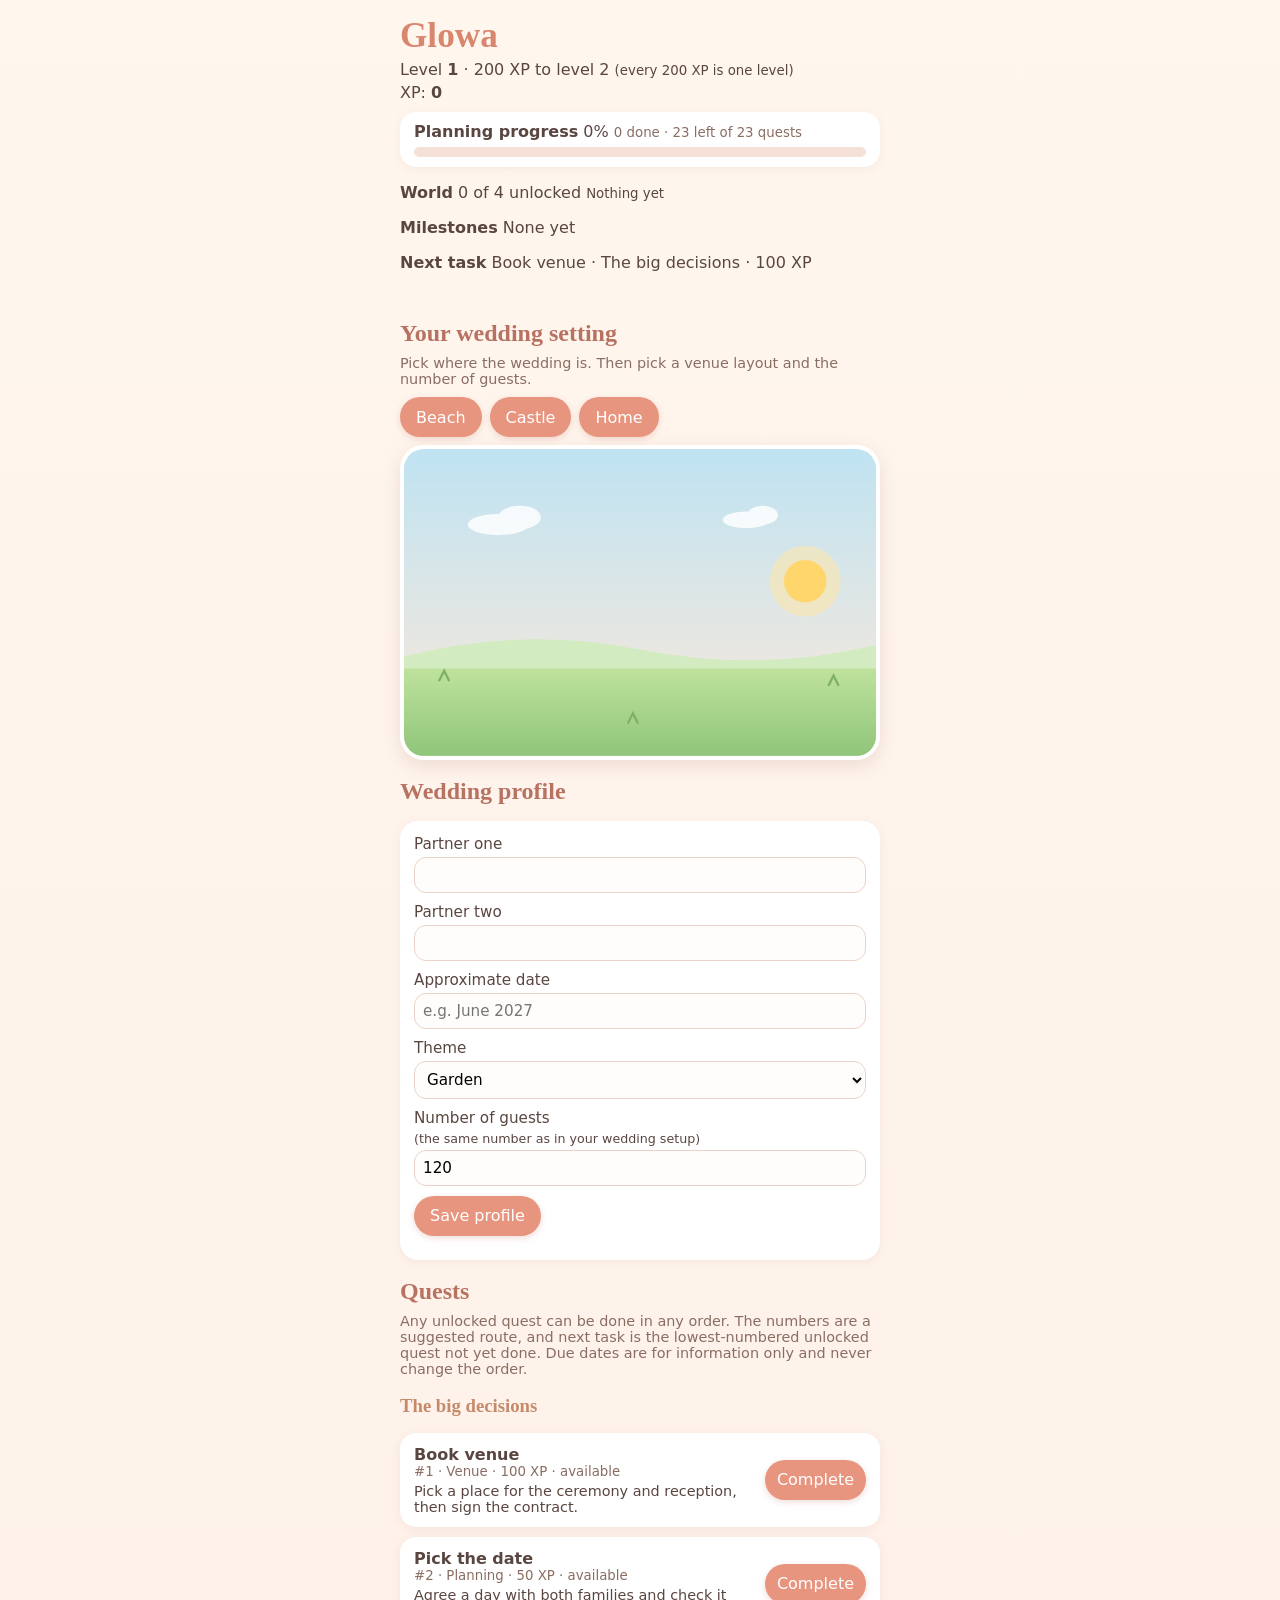
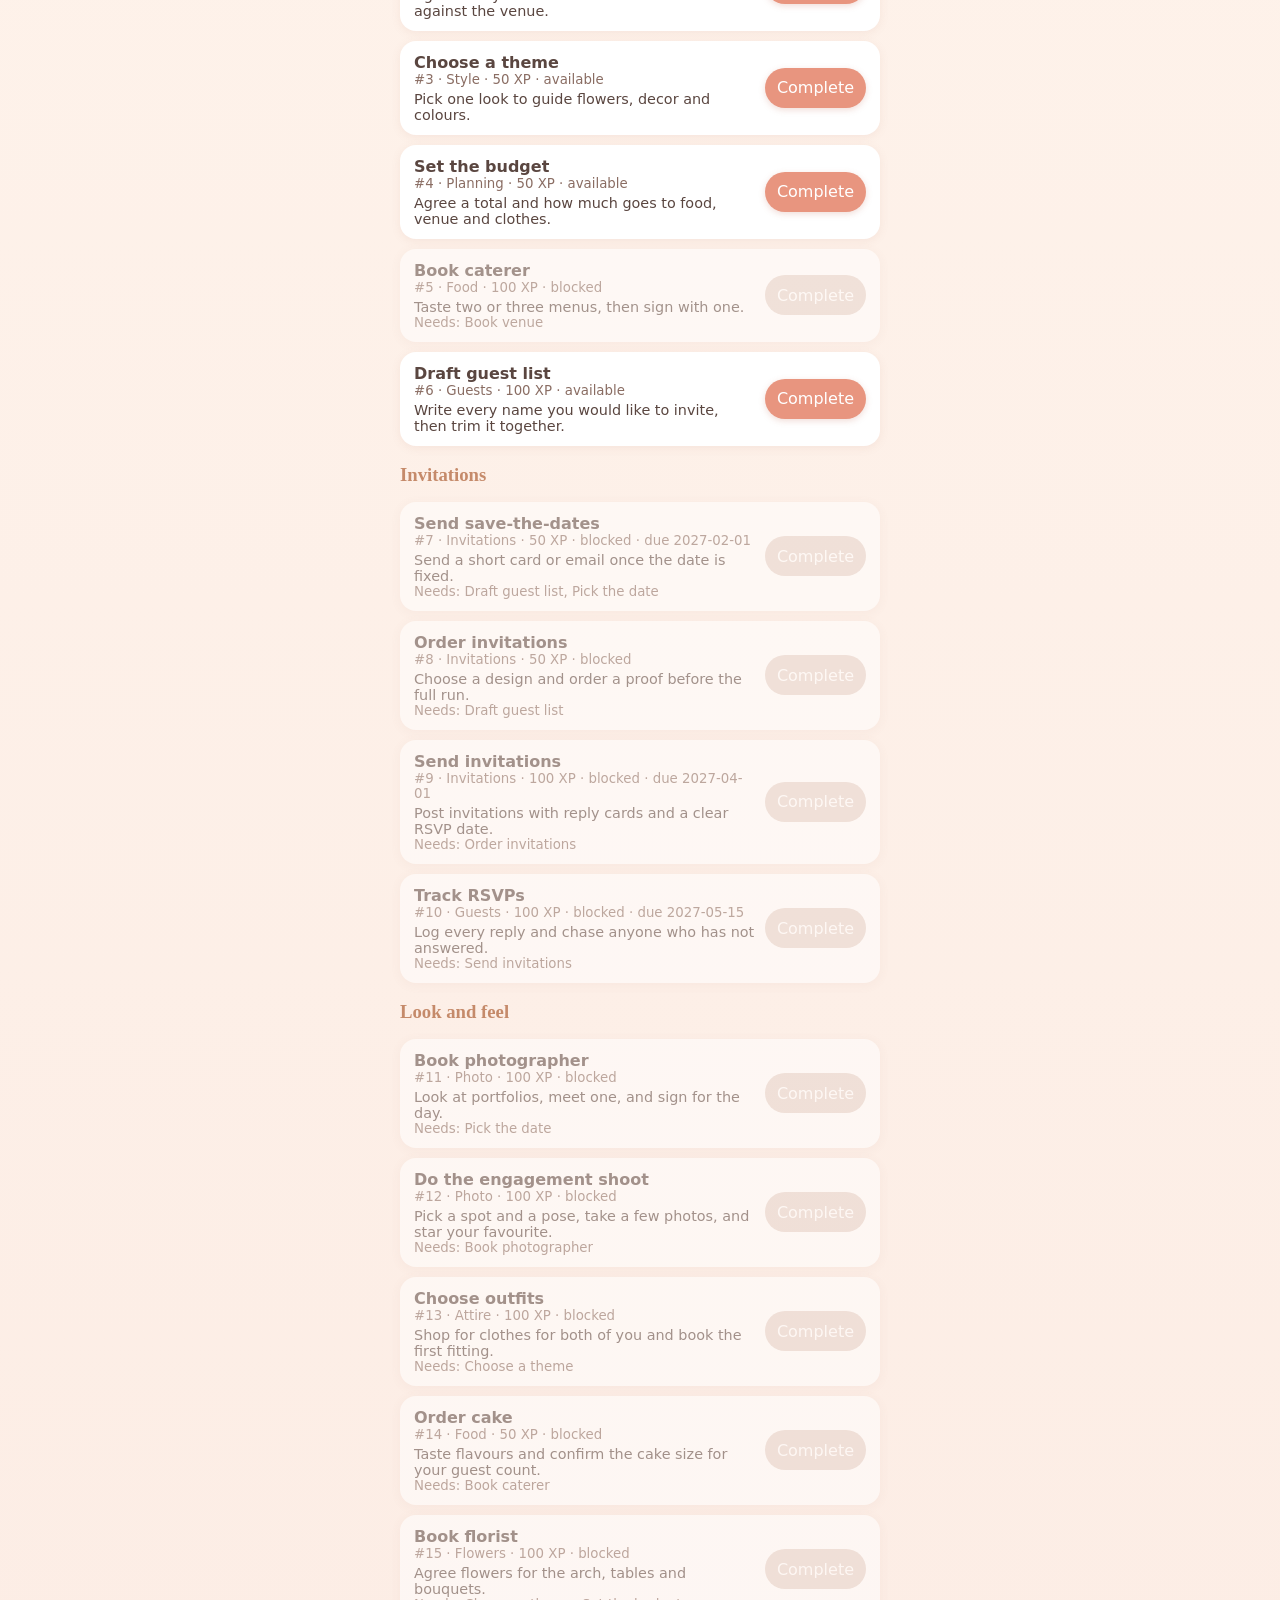
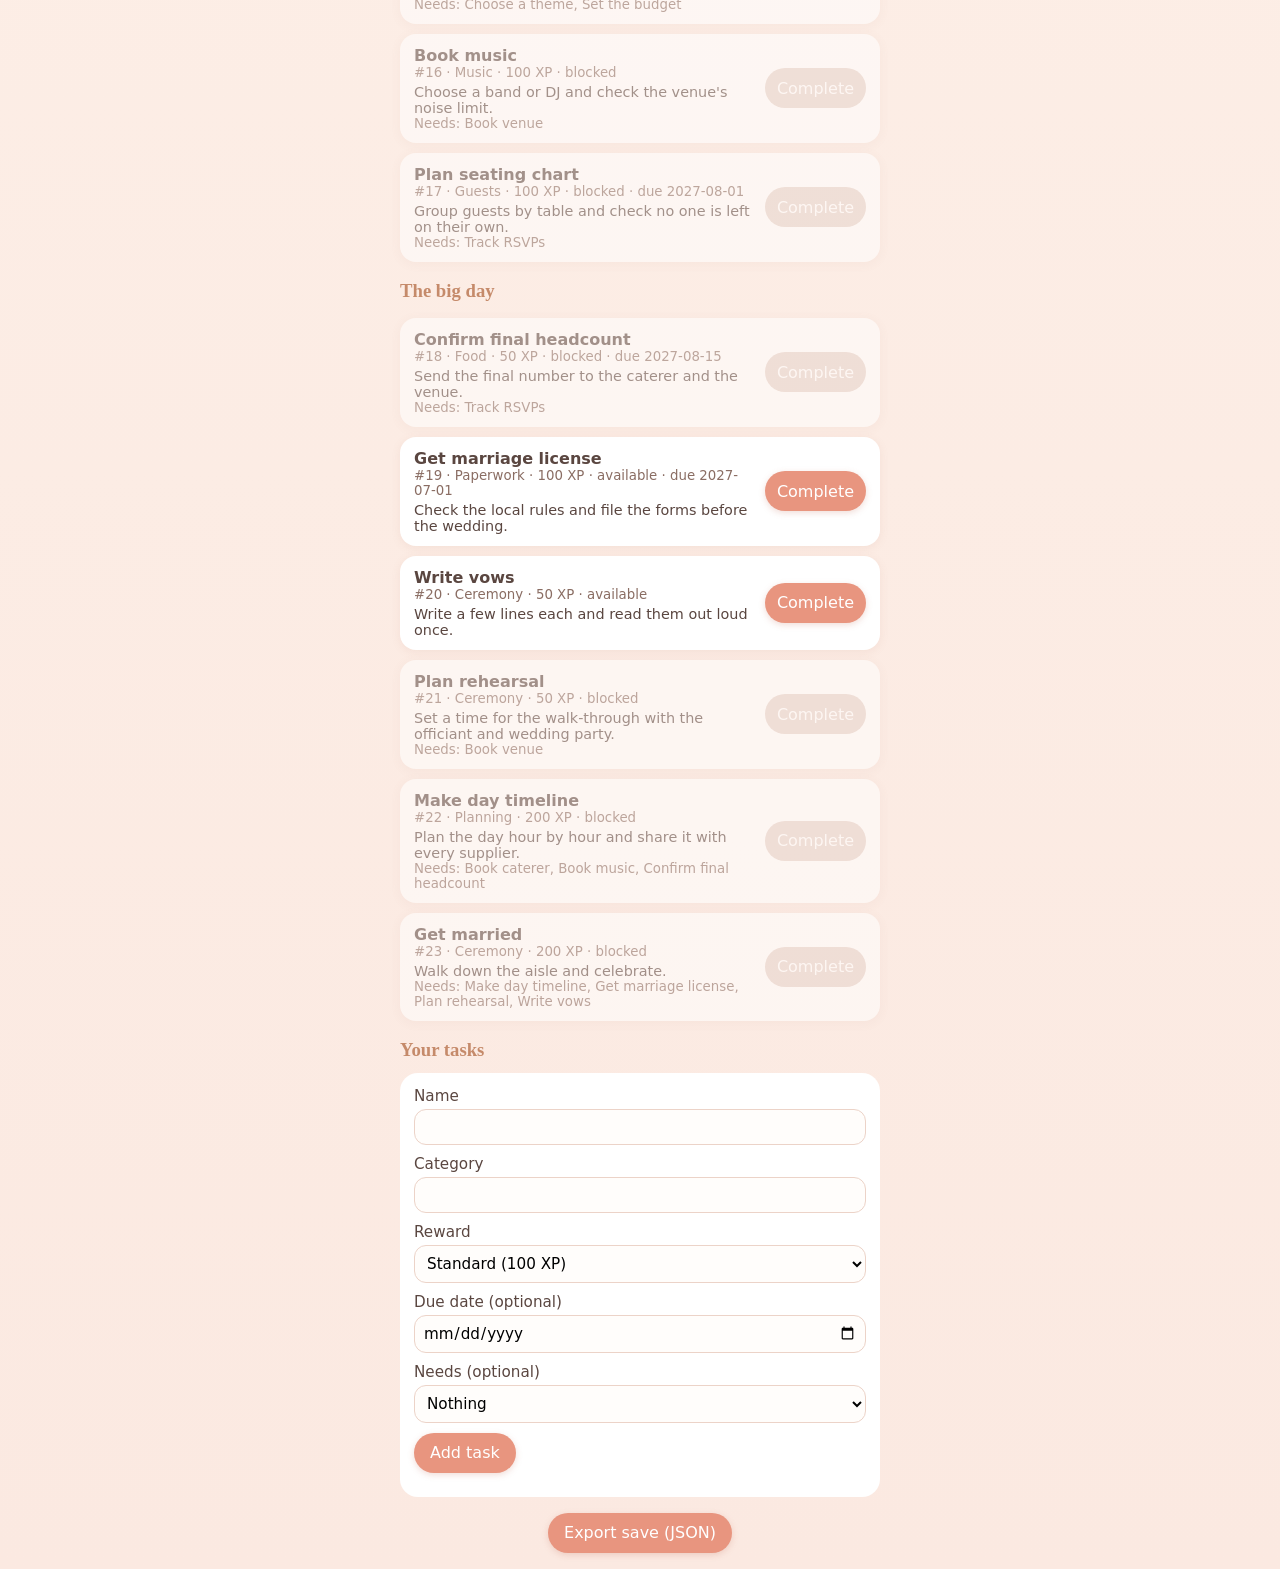
==== index.html @ 57498357 "First five minutes: guests appear after the count is confirmed, one guest count in setup and profile" ====
<!doctype html>
<html lang="en">
<head>
  <meta charset="utf-8">
  <meta name="viewport" content="width=device-width, initial-scale=1">
  <title>Glowa – Wedding setup</title>
  <link rel="stylesheet" href="style.css">
</head>
<body>
  <header>
    <h1>Glowa</h1>
    <section class="progress-screen" aria-label="Progress">
      <p class="stats">Level <strong id="level">1</strong> · <span id="next-level"></span> <small>(every 200 XP is one level)</small></p>
      <p class="stats">XP: <strong id="xp">0</strong></p>
      <div class="progress" aria-label="Planning progress">
        <p><strong>Planning progress</strong> <span id="progress-text">0%</span> <small id="progress-count"></small></p>
        <div class="bar"><div id="progress-fill"></div></div>
      </div>
      <p><strong>World</strong> <span id="world-count"></span> <small id="world-list"></small></p>
      <p><strong>Milestones</strong> <span id="milestones"></span></p>
      <p><strong>Next task</strong> <span id="next-task"></span></p>
    </section>
  </header>

  <main>
    <section class="setup" aria-label="Wedding setup">
      <h2>Your wedding setting</h2>
      <p class="rule">Pick where the wedding is. Then pick a venue layout and the number of guests.</p>
      <div class="choices">
        <button type="button" data-setting="beach" aria-pressed="false">Beach</button>
        <button type="button" data-setting="castle" aria-pressed="false">Castle</button>
        <button type="button" data-setting="home" aria-pressed="false">Home</button>
      </div>
      <div id="venue-section" hidden>
        <label>Venue layout <select id="venue"></select></label>
      </div>
      <div id="guests-section" hidden>
        <label>Number of guests <input id="guest-count" type="number" min="1" max="300" step="1"></label>
        <button type="button" id="guest-confirm">Confirm guest count</button>
      </div>
      <p id="setup-status" aria-live="polite"></p>
    </section>

    <section class="plot-section" id="plot-section" aria-label="Wedding plot" hidden>
      <svg id="plot" viewBox="0 0 400 260" role="img" aria-label="Your wedding plot with a drawn avatar for each guest"></svg>
      <p class="rule" id="plot-hint"></p>
    </section>

    <section class="guest-panel" id="guest-panel" aria-label="Guest details" hidden>
      <h3 id="guest-title"></h3>
      <label>Name <input id="guest-name" maxlength="40"></label>
      <label>Hair colour <input id="guest-hair" type="color"></label>
      <label>Clothes colour <input id="guest-clothes" type="color"></label>
      <button type="button" id="guest-send" hidden>Send their save-the-date</button>
      <p id="guest-status" aria-live="polite"></p>
    </section>

    <section class="shoot" id="shoot-section" aria-label="Engagement shoot" hidden>
      <h2>Engagement shoot</h2>
      <p class="rule">Pick a spot and a pose, then take a photo. Star your favourite to finish the shoot. The album holds 6 photos.</p>
      <label>Spot <select id="shoot-spot"></select></label>
      <label>Pose <select id="shoot-pose"></select></label>
      <button type="button" id="shoot-take">Take photo</button>
      <p id="shoot-count"></p>
      <ul id="shoot-album" class="album"></ul>
      <p id="shoot-status" aria-live="polite"></p>
    </section>

    <section class="cards" id="card-section" aria-label="Save-the-dates" hidden>
      <h2>Save-the-dates</h2>
      <p class="rule">Design one card, then post it to your guests. Each guest who has one holds a little envelope on the plot. When every guest has a card, Send save-the-dates is done.</p>
      <div class="choices">
        <button type="button" data-card-style="classic" aria-pressed="false">Classic cream</button>
        <button type="button" data-card-style="floral" aria-pressed="false">Pressed flowers</button>
        <button type="button" data-card-style="tartan" aria-pressed="false">Highland tartan</button>
      </div>
      <label>Message <input id="card-message" maxlength="120"></label>
      <div id="card-preview" class="card-preview none" aria-label="Card preview">
        <p class="card-kicker">Save the date</p>
        <p id="card-names" class="card-names"></p>
        <p id="card-date" class="card-date"></p>
        <p id="card-text" class="card-text"></p>
      </div>
      <p id="card-count"></p>
      <button type="button" id="card-send-all">Post to every guest</button>
      <p id="card-status" aria-live="polite"></p>
    </section>

    <section class="scene" aria-label="Wedding scene">
      <svg viewBox="0 0 400 260" role="img" aria-label="A warm lawn with the wedding things you have unlocked">
        <defs>
          <linearGradient id="sky" x1="0" y1="0" x2="0" y2="1">
            <stop offset="0" stop-color="#bfe3f2"/>
            <stop offset="1" stop-color="#fde9d9"/>
          </linearGradient>
          <linearGradient id="grass" x1="0" y1="0" x2="0" y2="1">
            <stop offset="0" stop-color="#bfe29c"/>
            <stop offset="1" stop-color="#8fc57a"/>
          </linearGradient>
        </defs>
        <rect x="0" y="0" width="400" height="260" fill="url(#sky)"/>
        <circle cx="340" cy="112" r="30" fill="#ffe7a8" opacity=".55"/>
        <circle cx="340" cy="112" r="18" fill="#ffd66b"/>
        <g fill="#ffffff" opacity=".85">
          <ellipse cx="80" cy="64" rx="26" ry="9"/><ellipse cx="98" cy="58" rx="18" ry="10"/>
          <ellipse cx="290" cy="60" rx="20" ry="7"/><ellipse cx="304" cy="56" rx="13" ry="8"/>
        </g>
        <path d="M0 176 Q100 150 200 170 T400 166 V260 H0 Z" fill="#d3ebc0"/>
        <rect x="0" y="186" width="400" height="74" fill="url(#grass)"/>
        <path d="M30 196 l4 -8 l4 8 M360 200 l4 -8 l4 8 M190 232 l4 -8 l4 8" stroke="#7fb06a" stroke-width="2" fill="none" stroke-linecap="round"/>

        <g data-unlock="arch" class="hidden">
          <path d="M118 206 V112 Q200 26 282 112 V206" fill="none" stroke="#e7a992" stroke-width="10" stroke-linecap="round"/>
          <path d="M118 206 V112 Q200 26 282 112 V206" fill="none" stroke="#fbe3dc" stroke-width="3" stroke-dasharray="1 14" stroke-linecap="round"/>
          <path d="M132 104 Q200 48 268 104" fill="none" stroke="#7fb06a" stroke-width="5" stroke-linecap="round" opacity=".8"/>
          <g fill="#f3a6b8"><circle cx="146" cy="88" r="5"/><circle cx="170" cy="66" r="5"/><circle cx="200" cy="58" r="5"/><circle cx="230" cy="66" r="5"/><circle cx="254" cy="88" r="5"/></g>
          <g fill="#ffffff"><circle cx="158" cy="78" r="4"/><circle cx="186" cy="62" r="4"/><circle cx="214" cy="62" r="4"/><circle cx="242" cy="78" r="4"/></g>
        </g>

        <g data-unlock="lights" class="hidden">
          <path d="M10 22 Q200 50 390 22" fill="none" stroke="#8c6f63" stroke-width="1.5"/>
          <circle cx="48.0" cy="27.0" r="4.5" fill="#ffb3c1"/>
          <circle cx="86.0" cy="31.0" r="4.5" fill="#fff1b8"/>
          <circle cx="124.0" cy="33.8" r="4.5" fill="#ffd98a"/>
          <circle cx="162.0" cy="35.4" r="4.5" fill="#ffb3c1"/>
          <circle cx="200.0" cy="36.0" r="4.5" fill="#fff1b8"/>
          <circle cx="238.0" cy="35.4" r="4.5" fill="#ffd98a"/>
          <circle cx="276.0" cy="33.8" r="4.5" fill="#ffb3c1"/>
          <circle cx="314.0" cy="31.0" r="4.5" fill="#fff1b8"/>
          <circle cx="352.0" cy="27.0" r="4.5" fill="#ffd98a"/>
        </g>

        <g data-unlock="flowers" class="hidden">
          <g><line x1="40" y1="214" x2="40" y2="228" stroke="#7fb06a" stroke-width="2"/><circle cx="40" cy="212" r="6" fill="#f3a6b8"/><circle cx="40" cy="212" r="2" fill="#ffe9a8"/></g>
          <g><line x1="58" y1="220" x2="58" y2="234" stroke="#7fb06a" stroke-width="2"/><circle cx="58" cy="218" r="6" fill="#ffd98a"/><circle cx="58" cy="218" r="2" fill="#ffe9a8"/></g>
          <g><line x1="30" y1="224" x2="30" y2="238" stroke="#7fb06a" stroke-width="2"/><circle cx="30" cy="222" r="6" fill="#fff"/><circle cx="30" cy="222" r="2" fill="#ffe9a8"/></g>
          <g><line x1="344" y1="212" x2="344" y2="226" stroke="#7fb06a" stroke-width="2"/><circle cx="344" cy="210" r="6" fill="#f3a6b8"/><circle cx="344" cy="210" r="2" fill="#ffe9a8"/></g>
          <g><line x1="362" y1="222" x2="362" y2="236" stroke="#7fb06a" stroke-width="2"/><circle cx="362" cy="220" r="6" fill="#ffd98a"/><circle cx="362" cy="220" r="2" fill="#ffe9a8"/></g>
          <g><line x1="378" y1="214" x2="378" y2="228" stroke="#7fb06a" stroke-width="2"/><circle cx="378" cy="212" r="6" fill="#fff"/><circle cx="378" cy="212" r="2" fill="#ffe9a8"/></g>
          <g><line x1="90" y1="226" x2="90" y2="240" stroke="#7fb06a" stroke-width="2"/><circle cx="90" cy="224" r="6" fill="#f7c3cf"/><circle cx="90" cy="224" r="2" fill="#ffe9a8"/></g>
          <g><line x1="312" y1="226" x2="312" y2="240" stroke="#7fb06a" stroke-width="2"/><circle cx="312" cy="224" r="6" fill="#f7c3cf"/><circle cx="312" cy="224" r="2" fill="#ffe9a8"/></g>
        </g>

        <g data-unlock="tables" class="hidden">
          <ellipse cx="150" cy="222" rx="34" ry="8" fill="#f7efe6"/>
          <rect x="147" y="222" width="6" height="24" fill="#c9a089"/>
          <rect x="128" y="236" width="44" height="4" rx="2" fill="#c9a089"/>
          <rect x="102" y="210" width="12" height="16" rx="3" fill="#e0b79d"/>
          <rect x="190" y="210" width="12" height="16" rx="3" fill="#e0b79d"/>
          <ellipse cx="270" cy="222" rx="34" ry="8" fill="#f7efe6"/>
          <rect x="267" y="222" width="6" height="24" fill="#c9a089"/>
          <rect x="248" y="236" width="44" height="4" rx="2" fill="#c9a089"/>
          <rect x="222" y="210" width="12" height="16" rx="3" fill="#e0b79d"/>
          <rect x="310" y="210" width="12" height="16" rx="3" fill="#e0b79d"/>
        </g>
      </svg>
    </section>

    <section class="profile" aria-label="Wedding profile">
      <h2>Wedding profile</h2>
      <form id="profile-form">
        <label>Partner one <input id="partner-a" required></label>
        <label>Partner two <input id="partner-b" required></label>
        <label>Approximate date <input id="date" placeholder="e.g. June 2027" required></label>
        <label>Theme <select id="theme"></select></label>
        <label>Number of guests <small>(the same number as in your wedding setup)</small> <input id="guests" type="number" min="1" max="300" step="1" required></label>
        <button type="submit">Save profile</button>
        <p id="profile-status" aria-live="polite"></p>
      </form>
    </section>

    <section class="tasks" aria-label="Quests">
      <h2>Quests</h2>
      <p class="rule">Any unlocked quest can be done in any order. The numbers are a suggested route, and next task is the lowest-numbered unlocked quest not yet done. Due dates are for information only and never change the order.</p>
      <div id="chapters"></div>
      <section class="custom" aria-label="Your tasks">
        <h3>Your tasks</h3>
        <form id="custom-form">
          <label>Name <input id="custom-name" required></label>
          <label>Category <input id="custom-category" required></label>
          <label>Reward
            <select id="custom-xp">
              <option value="50">Quick (50 XP)</option>
              <option value="100" selected>Standard (100 XP)</option>
              <option value="200">Major (200 XP)</option>
            </select>
          </label>
          <label>Due date (optional) <input id="custom-due" type="date"></label>
          <label>Needs (optional) <select id="custom-prereq"></select></label>
          <div class="form-buttons">
            <button type="submit" id="custom-submit">Add task</button>
            <button type="button" id="custom-cancel" hidden>Cancel</button>
          </div>
          <p id="custom-status" aria-live="polite"></p>
        </form>
        <ul id="custom-list" class="quests"></ul>
      </section>
      <p id="celebration" class="celebration" hidden></p>
    </section>

    <section class="tools">
      <button id="export" type="button">Export save (JSON)</button>
    </section>
  </main>

  <script src="game.js"></script>
</body>
</html>
---- style.css ----
[hidden] { display: none !important; }
.setup { margin-top: 12px; }
.setup .choices { display: flex; gap: 8px; flex-wrap: wrap; margin-bottom: 8px; }
.setup .choices button[aria-pressed="true"] { background: #b87262; }
.setup label, .guest-panel label { display: grid; gap: 4px; margin: 8px 0; font-size: .95em; }
.setup select, .setup input, .guest-panel input { font: inherit; padding: 8px; border: 1px solid #ecd3c8; border-radius: 12px; background: #fffdfb; }
.guest-panel input[type="color"] { height: 40px; padding: 2px; }
#setup-status, #guest-status { margin: 0; font-size: .9em; color: #8a6d63; }
.plot-section { margin-top: 14px; }
.plot-section svg { display: block; width: 100%; height: auto; border-radius: 24px; border: 4px solid #fff; box-shadow: 0 6px 18px rgba(160,110,90,.18); }
.plot-section .rule { margin-top: 6px; }
.guest { cursor: pointer; }
.guest:focus { outline: 2px solid #b87262; outline-offset: 2px; }
.guest-panel { background: #fff; border-radius: 18px; padding: 14px; margin-top: 12px; box-shadow: 0 2px 10px rgba(180,120,100,.1); }
.guest-panel h3 { margin: 0 0 4px; font-family: Georgia, serif; color: #c58a6a; }

body {
  margin: 0;
  font-family: "Avenir Next", "Trebuchet MS", system-ui, sans-serif;
  background: linear-gradient(#fff6ee, #fbe9e1);
  color: #5a4640;
  min-height: 100vh;
}
header, main { max-width: 480px; margin: 0 auto; padding: 16px; }
header { padding-bottom: 4px; }
h1 { margin: 0; font-family: Georgia, serif; font-size: 2.2em; color: #d9866f; }
h2 { font-family: Georgia, serif; color: #b87262; margin: 0 0 8px; }
.stats { margin: 4px 0; }
.progress { background: #fff; border-radius: 16px; padding: 10px 14px; margin-top: 10px; box-shadow: 0 2px 10px rgba(180,120,100,.12); }
.progress p { margin: 0 0 6px; }
.progress small { color: #8a6d63; }
.bar { height: 10px; background: #f6e1d8; border-radius: 999px; overflow: hidden; }
#progress-fill { height: 100%; width: 0; background: linear-gradient(90deg, #f3a6b8, #ffb38a); border-radius: 999px; transition: width .4s ease; }
.scene { border-radius: 24px; overflow: hidden; box-shadow: 0 6px 18px rgba(160,110,90,.18); border: 4px solid #fff; }
.scene svg { display: block; width: 100%; height: auto; }
.hidden { display: none; }
.rule { font-size: .9em; color: #8a6d63; margin: 0 0 10px; }
.profile { margin-top: 18px; }
.profile form, .progress, .tasks li { box-shadow: 0 2px 10px rgba(180,120,100,.1); }
.profile form { display: grid; gap: 10px; background: #fff; padding: 14px; border-radius: 18px; margin-top: 16px; }
.profile label { display: grid; gap: 4px; font-size: .95em; }
.profile input, .profile select { font: inherit; padding: 8px; border: 1px solid #ecd3c8; border-radius: 12px; background: #fffdfb; }
.profile button { justify-self: start; }
#profile-status { margin: 0; font-size: .9em; color: #8a6d63; }
.tasks { margin-top: 18px; }
.tasks ul { list-style: none; padding: 0; }
.tasks li {
  display: flex; justify-content: space-between; align-items: center; gap: 10px;
  background: #fff; border-radius: 16px; padding: 12px 14px; margin-bottom: 10px;
}
.tasks h3 { margin: 18px 0 6px; font-family: Georgia, serif; color: #c58a6a; }
.tasks li p { margin: 4px 0 0; font-size: .9em; }
.tasks li small { display: block; color: #8a6d63; }
.custom form { display: grid; gap: 10px; background: #fff; padding: 14px; border-radius: 18px; margin: 12px 0; }
.custom label { display: grid; gap: 4px; font-size: .95em; }
.custom input, .custom select { font: inherit; padding: 8px; border: 1px solid #ecd3c8; border-radius: 12px; background: #fffdfb; }
.custom .form-buttons { display: flex; gap: 8px; }
.custom form p { margin: 0; font-size: .9em; color: #8a6d63; }
.tasks li .actions { display: flex; flex-direction: column; gap: 6px; }
.tasks li .actions button { padding: 6px 12px; }
.tasks li.completed strong { text-decoration: line-through; opacity: .6; }
.tasks li.blocked { opacity: .55; }
.tasks li.upcoming small { color: #a8783a; }
button {
  font: inherit; padding: 9px 16px; border: 0; border-radius: 999px;
  background: #e8957f; color: #fff; cursor: pointer; box-shadow: 0 2px 6px rgba(200,120,100,.25);
  min-height: 40px;
}
button:disabled { background: #e6d4cc; box-shadow: none; cursor: default; }
.tools { margin-top: 14px; text-align: center; }
.celebration {
  font-size: 1em; font-weight: bold; color: #a04f3a; background: #fff3d6; border: 2px solid #f0c05a; border-radius: 12px;
  padding: 8px 12px; margin: 8px 0 0; animation: pop .45s ease-out;
}
@keyframes pop {
  0% { opacity: 0; transform: scale(.85); }
  60% { opacity: 1; transform: scale(1.04); }
  100% { opacity: 1; transform: scale(1); }
}
@media (prefers-reduced-motion: reduce) { .celebration { animation: none; } }


.cards { margin-top: 14px; background: #fff; border-radius: 18px; padding: 14px; box-shadow: 0 2px 10px rgba(180,120,100,.1); }
.cards .choices { display: flex; gap: 8px; flex-wrap: wrap; margin-bottom: 8px; }
.cards .choices button[aria-pressed="true"] { background: #b87262; }
.cards label { display: grid; gap: 4px; margin: 8px 0; font-size: .95em; }
.cards input { font: inherit; padding: 8px; border: 1px solid #ecd3c8; border-radius: 12px; background: #fffdfb; }
#card-status, #card-count { margin: 6px 0; font-size: .9em; color: #8a6d63; }
.card-preview { text-align: center; padding: 18px 14px; margin: 10px 0; border-radius: 6px; border: 1px solid #ecd3c8; background: #fffaf1; }
.card-preview p { margin: 4px 0; }
.card-kicker { font-size: .8em; letter-spacing: .12em; text-transform: uppercase; color: #8a6d63; }
.card-names { font-family: Georgia, serif; font-size: 1.4em; color: #b87262; }
.card-date { font-weight: bold; }
.card-text { font-size: .95em; }
.card-preview.floral { background: #fff6f8; border: 6px double #f3a6b8; }
.card-preview.tartan { background: #fbf8f2; border: 8px solid transparent;
  border-image: repeating-linear-gradient(45deg, #3f5a46 0 6px, #8c2f39 6px 12px, #e6d3a3 12px 14px) 8; }
.guest-panel #guest-send { margin-top: 6px; }

.shoot { margin-top: 14px; background: #fff; border-radius: 18px; padding: 14px; box-shadow: 0 2px 10px rgba(180,120,100,.1); }
.shoot label { display: grid; gap: 4px; margin: 8px 0; font-size: .95em; }
.shoot select { font: inherit; padding: 8px; border: 1px solid #ecd3c8; border-radius: 12px; background: #fffdfb; }
#shoot-count, #shoot-status { margin: 6px 0; font-size: .9em; color: #8a6d63; }
.album { list-style: none; padding: 0; display: grid; grid-template-columns: repeat(auto-fill, minmax(130px, 1fr)); gap: 10px; }
.album li { background: #fffdf6; padding: 6px 6px 8px; border: 1px solid #ecd3c8; display: grid; gap: 6px; }
.album li.favourite { border: 2px solid #b87262; }
.album svg { width: 100%; height: auto; display: block; }
.album small { color: #8a6d63; }
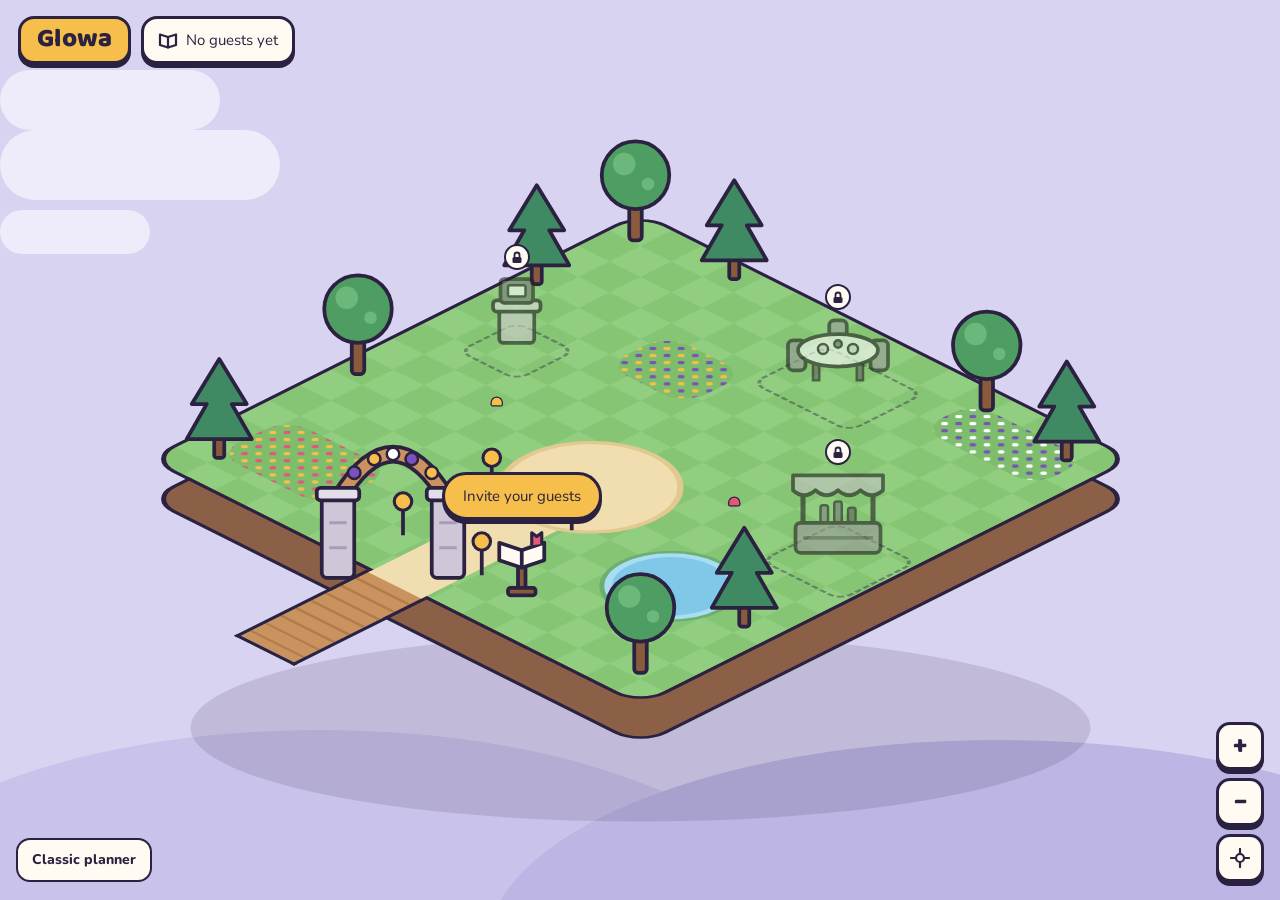
==== commit 6c549bac: "Rebuild M1: world-first entry screen (plot, gate, Invite point, Guestbook overlay, pan and zoom); cl" ====
--- a/index.html
+++ b/index.html
@@ -2,207 +2,104 @@
 <html lang="en">
 <head>
   <meta charset="utf-8">
-  <meta name="viewport" content="width=device-width, initial-scale=1">
-  <title>Glowa – Wedding setup</title>
-  <link rel="stylesheet" href="style.css">
+  <meta name="viewport" content="width=device-width, initial-scale=1, viewport-fit=cover">
+  <title>Glowa</title>
+  <link rel="preconnect" href="https://fonts.googleapis.com">
+  <link rel="preconnect" href="https://fonts.gstatic.com" crossorigin>
+  <link href="https://fonts.googleapis.com/css2?family=Baloo+2:wght@600;800&amp;family=Nunito:wght@500;700;800&amp;display=swap" rel="stylesheet">
+  <link rel="stylesheet" href="world.css">
 </head>
 <body>
-  <header>
-    <h1>Glowa</h1>
-    <section class="progress-screen" aria-label="Progress">
-      <p class="stats">Level <strong id="level">1</strong> · <span id="next-level"></span> <small>(every 200 XP is one level)</small></p>
-      <p class="stats">XP: <strong id="xp">0</strong></p>
-      <div class="progress" aria-label="Planning progress">
-        <p><strong>Planning progress</strong> <span id="progress-text">0%</span> <small id="progress-count"></small></p>
-        <div class="bar"><div id="progress-fill"></div></div>
+  <main id="stage" class="root dk" aria-label="Your wedding plot">
+    <div aria-hidden="true" class="cloud" style="top: 70px; width: 220px; height: 60px; animation-delay: -18s"></div>
+    <div aria-hidden="true" class="cloud" style="top: 210px; width: 150px; height: 44px; animation-delay: -64s"></div>
+    <div aria-hidden="true" class="cloud" style="top: 130px; width: 280px; height: 70px; animation-delay: -95s"></div>
+    <div aria-hidden="true" class="hill hill-a"></div>
+    <div aria-hidden="true" class="hill hill-b"></div>
+
+    <div id="cam">
+      <div id="world">
+        <div aria-hidden="true" class="plot-shadow"></div>
+        <div aria-hidden="true" class="plot-earth"></div>
+        <div aria-hidden="true" class="plot-grass">
+          <div class="steps"></div>
+          <div class="path"></div>
+          <div class="plaza"></div>
+          <div class="pond"></div>
+          <div class="bed bed-a"></div>
+          <div class="bed bed-b"></div>
+          <div class="bed bed-c"></div>
+          <div class="lot" style="left: 458px; top: 236px; width: 92px; height: 88px"></div>
+          <div class="lot" style="left: 252px; top: 42px; width: 112px; height: 86px"></div>
+          <div class="lot" style="left: 50px; top: 190px; width: 68px; height: 68px"></div>
+        </div>
+        <div aria-hidden="true" class="fly" style="left: 330px; top: 250px"></div>
+        <div aria-hidden="true" class="fly" style="left: 520px; top: 330px; animation-delay: -4s; background: #E4577A"></div>
+        <div id="things"></div>
+        <div id="crowd"></div>
       </div>
-      <p><strong>World</strong> <span id="world-count"></span> <small id="world-list"></small></p>
-      <p><strong>Milestones</strong> <span id="milestones"></span></p>
-      <p><strong>Next task</strong> <span id="next-task"></span></p>
-    </section>
-  </header>
+      <div id="marks"></div>
+    </div>
 
-  <main>
-    <section class="setup" aria-label="Wedding setup">
-      <h2>Your wedding setting</h2>
-      <p class="rule">Pick where the wedding is. Then pick a venue layout and the number of guests.</p>
-      <div class="choices">
-        <button type="button" data-setting="beach" aria-pressed="false">Beach</button>
-        <button type="button" data-setting="castle" aria-pressed="false">Castle</button>
-        <button type="button" data-setting="home" aria-pressed="false">Home</button>
+    <header class="hud">
+      <div class="hud-left">
+        <div class="logo">Glowa</div>
+        <button type="button" id="count-chip" class="hud-chip">
+          <svg width="20" height="20" viewBox="0 0 20 20" fill="none" stroke="#2B2140" stroke-width="2.2" stroke-linecap="round" stroke-linejoin="round" aria-hidden="true"><path d="M2 4.5 L10 7 L18 4.5 V15 L10 17.5 L2 15 Z"></path><path d="M10 7 V17.5"></path></svg>
+          <span id="count-label">No guests yet</span>
+        </button>
       </div>
-      <div id="venue-section" hidden>
-        <label>Venue layout <select id="venue"></select></label>
+      <div id="bench-box" class="hud-box" role="status" hidden></div>
+    </header>
+
+    <nav class="cam-tools" aria-label="View">
+      <button type="button" id="zoom-in" aria-label="Zoom in">+</button>
+      <button type="button" id="zoom-out" aria-label="Zoom out">&minus;</button>
+      <button type="button" id="recentre" aria-label="Centre the plot">
+        <svg width="20" height="20" viewBox="0 0 20 20" fill="none" stroke="#2B2140" stroke-width="2.2" stroke-linecap="round" aria-hidden="true"><circle cx="10" cy="10" r="4"></circle><path d="M10 1 V5 M10 15 V19 M1 10 H5 M15 10 H19"></path></svg>
+      </button>
+    </nav>
+    <a class="classic-link" href="classic.html">Classic planner</a>
+
+    <div id="toast" class="toast" role="status" hidden>
+      <div class="toast-text"><span id="toast-title" class="toast-title"></span><span id="toast-body" class="toast-body"></span></div>
+      <button type="button" class="soon" disabled>Quest coming later</button>
+      <button type="button" id="toast-close" class="icon-btn plain" aria-label="Dismiss">
+        <svg width="16" height="16" viewBox="0 0 16 16" fill="none" stroke="#2B2140" stroke-width="2.5" stroke-linecap="round" aria-hidden="true"><path d="M3 3 L13 13 M13 3 L3 13"></path></svg>
+      </button>
+    </div>
+
+    <section id="guestbook" class="panel" role="dialog" aria-labelledby="guestbook-title" hidden>
+      <div class="panel-head">
+        <div class="panel-titles">
+          <h2 id="guestbook-title" tabindex="-1">The Guestbook</h2>
+          <span class="sub">Bring your real list. Everyone on it walks in.</span>
+        </div>
+        <button type="button" id="guestbook-close" class="icon-btn" aria-label="Close">
+          <svg width="16" height="16" viewBox="0 0 16 16" fill="none" stroke="#2B2140" stroke-width="2.5" stroke-linecap="round" aria-hidden="true"><path d="M3 3 L13 13 M13 3 L3 13"></path></svg>
+        </button>
       </div>
-      <div id="guests-section" hidden>
-        <label>Number of guests <input id="guest-count" type="number" min="1" max="300" step="1"></label>
-        <button type="button" id="guest-confirm">Confirm guest count</button>
+      <div class="note" role="status">This is the new entrance, still being built. Importing a list, the sample list and adding by hand switch on in the next step. Nothing is uploaded or saved from here yet.</div>
+      <label class="drop is-off">
+        <svg width="28" height="28" viewBox="0 0 28 28" fill="none" stroke="#2B2140" stroke-width="2.5" stroke-linecap="round" stroke-linejoin="round" aria-hidden="true"><path d="M14 19 V5 M8 11 L14 5 L20 11 M4 20 V23 H24 V20"></path></svg>
+        <span class="drop-title">Drop a CSV or Excel file</span>
+        <span class="sub">Any column names. You match them next.</span>
+        <input type="file" accept=".csv,.xlsx,.xls" disabled>
+      </label>
+      <button type="button" class="wide" disabled>Use the sample list (120 guests)</button>
+      <div class="by-hand">
+        <label for="glowa-add">Or add a guest by hand</label>
+        <div class="by-hand-row">
+          <input id="glowa-add" type="text" placeholder="Full name" disabled>
+          <button type="button" disabled>Add</button>
+        </div>
+        <span class="sub">They walk in with everyone else.</span>
       </div>
-      <p id="setup-status" aria-live="polite"></p>
-    </section>
-
-    <section class="plot-section" id="plot-section" aria-label="Wedding plot" hidden>
-      <svg id="plot" viewBox="0 0 400 260" role="img" aria-label="Your wedding plot with a drawn avatar for each guest"></svg>
-      <p class="rule" id="plot-hint"></p>
-    </section>
-
-    <section class="guest-panel" id="guest-panel" aria-label="Guest details" hidden>
-      <h3 id="guest-title"></h3>
-      <label>Name <input id="guest-name" maxlength="40"></label>
-      <label>Hair colour <input id="guest-hair" type="color"></label>
-      <label>Clothes colour <input id="guest-clothes" type="color"></label>
-      <button type="button" id="guest-send" hidden>Send their save-the-date</button>
-      <p id="guest-status" aria-live="polite"></p>
-    </section>
-
-    <section class="shoot" id="shoot-section" aria-label="Engagement shoot" hidden>
-      <h2>Engagement shoot</h2>
-      <p class="rule">Pick a spot and a pose, then take a photo. Star your favourite to finish the shoot. The album holds 6 photos.</p>
-      <label>Spot <select id="shoot-spot"></select></label>
-      <label>Pose <select id="shoot-pose"></select></label>
-      <button type="button" id="shoot-take">Take photo</button>
-      <p id="shoot-count"></p>
-      <ul id="shoot-album" class="album"></ul>
-      <p id="shoot-status" aria-live="polite"></p>
-    </section>
-
-    <section class="cards" id="card-section" aria-label="Save-the-dates" hidden>
-      <h2>Save-the-dates</h2>
-      <p class="rule">Design one card, then post it to your guests. Each guest who has one holds a little envelope on the plot. When every guest has a card, Send save-the-dates is done.</p>
-      <div class="choices">
-        <button type="button" data-card-style="classic" aria-pressed="false">Classic cream</button>
-        <button type="button" data-card-style="floral" aria-pressed="false">Pressed flowers</button>
-        <button type="button" data-card-style="tartan" aria-pressed="false">Highland tartan</button>
-      </div>
-      <label>Message <input id="card-message" maxlength="120"></label>
-      <div id="card-preview" class="card-preview none" aria-label="Card preview">
-        <p class="card-kicker">Save the date</p>
-        <p id="card-names" class="card-names"></p>
-        <p id="card-date" class="card-date"></p>
-        <p id="card-text" class="card-text"></p>
-      </div>
-      <p id="card-count"></p>
-      <button type="button" id="card-send-all">Post to every guest</button>
-      <p id="card-status" aria-live="polite"></p>
-    </section>
-
-    <section class="scene" aria-label="Wedding scene">
-      <svg viewBox="0 0 400 260" role="img" aria-label="A warm lawn with the wedding things you have unlocked">
-        <defs>
-          <linearGradient id="sky" x1="0" y1="0" x2="0" y2="1">
-            <stop offset="0" stop-color="#bfe3f2"/>
-            <stop offset="1" stop-color="#fde9d9"/>
-          </linearGradient>
-          <linearGradient id="grass" x1="0" y1="0" x2="0" y2="1">
-            <stop offset="0" stop-color="#bfe29c"/>
-            <stop offset="1" stop-color="#8fc57a"/>
-          </linearGradient>
-        </defs>
-        <rect x="0" y="0" width="400" height="260" fill="url(#sky)"/>
-        <circle cx="340" cy="112" r="30" fill="#ffe7a8" opacity=".55"/>
-        <circle cx="340" cy="112" r="18" fill="#ffd66b"/>
-        <g fill="#ffffff" opacity=".85">
-          <ellipse cx="80" cy="64" rx="26" ry="9"/><ellipse cx="98" cy="58" rx="18" ry="10"/>
-          <ellipse cx="290" cy="60" rx="20" ry="7"/><ellipse cx="304" cy="56" rx="13" ry="8"/>
-        </g>
-        <path d="M0 176 Q100 150 200 170 T400 166 V260 H0 Z" fill="#d3ebc0"/>
-        <rect x="0" y="186" width="400" height="74" fill="url(#grass)"/>
-        <path d="M30 196 l4 -8 l4 8 M360 200 l4 -8 l4 8 M190 232 l4 -8 l4 8" stroke="#7fb06a" stroke-width="2" fill="none" stroke-linecap="round"/>
-
-        <g data-unlock="arch" class="hidden">
-          <path d="M118 206 V112 Q200 26 282 112 V206" fill="none" stroke="#e7a992" stroke-width="10" stroke-linecap="round"/>
-          <path d="M118 206 V112 Q200 26 282 112 V206" fill="none" stroke="#fbe3dc" stroke-width="3" stroke-dasharray="1 14" stroke-linecap="round"/>
-          <path d="M132 104 Q200 48 268 104" fill="none" stroke="#7fb06a" stroke-width="5" stroke-linecap="round" opacity=".8"/>
-          <g fill="#f3a6b8"><circle cx="146" cy="88" r="5"/><circle cx="170" cy="66" r="5"/><circle cx="200" cy="58" r="5"/><circle cx="230" cy="66" r="5"/><circle cx="254" cy="88" r="5"/></g>
-          <g fill="#ffffff"><circle cx="158" cy="78" r="4"/><circle cx="186" cy="62" r="4"/><circle cx="214" cy="62" r="4"/><circle cx="242" cy="78" r="4"/></g>
-        </g>
-
-        <g data-unlock="lights" class="hidden">
-          <path d="M10 22 Q200 50 390 22" fill="none" stroke="#8c6f63" stroke-width="1.5"/>
-          <circle cx="48.0" cy="27.0" r="4.5" fill="#ffb3c1"/>
-          <circle cx="86.0" cy="31.0" r="4.5" fill="#fff1b8"/>
-          <circle cx="124.0" cy="33.8" r="4.5" fill="#ffd98a"/>
-          <circle cx="162.0" cy="35.4" r="4.5" fill="#ffb3c1"/>
-          <circle cx="200.0" cy="36.0" r="4.5" fill="#fff1b8"/>
-          <circle cx="238.0" cy="35.4" r="4.5" fill="#ffd98a"/>
-          <circle cx="276.0" cy="33.8" r="4.5" fill="#ffb3c1"/>
-          <circle cx="314.0" cy="31.0" r="4.5" fill="#fff1b8"/>
-          <circle cx="352.0" cy="27.0" r="4.5" fill="#ffd98a"/>
-        </g>
-
-        <g data-unlock="flowers" class="hidden">
-          <g><line x1="40" y1="214" x2="40" y2="228" stroke="#7fb06a" stroke-width="2"/><circle cx="40" cy="212" r="6" fill="#f3a6b8"/><circle cx="40" cy="212" r="2" fill="#ffe9a8"/></g>
-          <g><line x1="58" y1="220" x2="58" y2="234" stroke="#7fb06a" stroke-width="2"/><circle cx="58" cy="218" r="6" fill="#ffd98a"/><circle cx="58" cy="218" r="2" fill="#ffe9a8"/></g>
-          <g><line x1="30" y1="224" x2="30" y2="238" stroke="#7fb06a" stroke-width="2"/><circle cx="30" cy="222" r="6" fill="#fff"/><circle cx="30" cy="222" r="2" fill="#ffe9a8"/></g>
-          <g><line x1="344" y1="212" x2="344" y2="226" stroke="#7fb06a" stroke-width="2"/><circle cx="344" cy="210" r="6" fill="#f3a6b8"/><circle cx="344" cy="210" r="2" fill="#ffe9a8"/></g>
-          <g><line x1="362" y1="222" x2="362" y2="236" stroke="#7fb06a" stroke-width="2"/><circle cx="362" cy="220" r="6" fill="#ffd98a"/><circle cx="362" cy="220" r="2" fill="#ffe9a8"/></g>
-          <g><line x1="378" y1="214" x2="378" y2="228" stroke="#7fb06a" stroke-width="2"/><circle cx="378" cy="212" r="6" fill="#fff"/><circle cx="378" cy="212" r="2" fill="#ffe9a8"/></g>
-          <g><line x1="90" y1="226" x2="90" y2="240" stroke="#7fb06a" stroke-width="2"/><circle cx="90" cy="224" r="6" fill="#f7c3cf"/><circle cx="90" cy="224" r="2" fill="#ffe9a8"/></g>
-          <g><line x1="312" y1="226" x2="312" y2="240" stroke="#7fb06a" stroke-width="2"/><circle cx="312" cy="224" r="6" fill="#f7c3cf"/><circle cx="312" cy="224" r="2" fill="#ffe9a8"/></g>
-        </g>
-
-        <g data-unlock="tables" class="hidden">
-          <ellipse cx="150" cy="222" rx="34" ry="8" fill="#f7efe6"/>
-          <rect x="147" y="222" width="6" height="24" fill="#c9a089"/>
-          <rect x="128" y="236" width="44" height="4" rx="2" fill="#c9a089"/>
-          <rect x="102" y="210" width="12" height="16" rx="3" fill="#e0b79d"/>
-          <rect x="190" y="210" width="12" height="16" rx="3" fill="#e0b79d"/>
-          <ellipse cx="270" cy="222" rx="34" ry="8" fill="#f7efe6"/>
-          <rect x="267" y="222" width="6" height="24" fill="#c9a089"/>
-          <rect x="248" y="236" width="44" height="4" rx="2" fill="#c9a089"/>
-          <rect x="222" y="210" width="12" height="16" rx="3" fill="#e0b79d"/>
-          <rect x="310" y="210" width="12" height="16" rx="3" fill="#e0b79d"/>
-        </g>
-      </svg>
-    </section>
-
-    <section class="profile" aria-label="Wedding profile">
-      <h2>Wedding profile</h2>
-      <form id="profile-form">
-        <label>Partner one <input id="partner-a" required></label>
-        <label>Partner two <input id="partner-b" required></label>
-        <label>Approximate date <input id="date" placeholder="e.g. June 2027" required></label>
-        <label>Theme <select id="theme"></select></label>
-        <label>Number of guests <small>(the same number as in your wedding setup)</small> <input id="guests" type="number" min="1" max="300" step="1" required></label>
-        <button type="submit">Save profile</button>
-        <p id="profile-status" aria-live="polite"></p>
-      </form>
-    </section>
-
-    <section class="tasks" aria-label="Quests">
-      <h2>Quests</h2>
-      <p class="rule">Any unlocked quest can be done in any order. The numbers are a suggested route, and next task is the lowest-numbered unlocked quest not yet done. Due dates are for information only and never change the order.</p>
-      <div id="chapters"></div>
-      <section class="custom" aria-label="Your tasks">
-        <h3>Your tasks</h3>
-        <form id="custom-form">
-          <label>Name <input id="custom-name" required></label>
-          <label>Category <input id="custom-category" required></label>
-          <label>Reward
-            <select id="custom-xp">
-              <option value="50">Quick (50 XP)</option>
-              <option value="100" selected>Standard (100 XP)</option>
-              <option value="200">Major (200 XP)</option>
-            </select>
-          </label>
-          <label>Due date (optional) <input id="custom-due" type="date"></label>
-          <label>Needs (optional) <select id="custom-prereq"></select></label>
-          <div class="form-buttons">
-            <button type="submit" id="custom-submit">Add task</button>
-            <button type="button" id="custom-cancel" hidden>Cancel</button>
-          </div>
-          <p id="custom-status" aria-live="polite"></p>
-        </form>
-        <ul id="custom-list" class="quests"></ul>
-      </section>
-      <p id="celebration" class="celebration" hidden></p>
-    </section>
-
-    <section class="tools">
-      <button id="export" type="button">Export save (JSON)</button>
+      <button type="button" class="go" disabled>Open the gates</button>
     </section>
   </main>
 
-  <script src="game.js"></script>
+  <script src="world-core.js"></script>
+  <script src="world.js"></script>
 </body>
 </html>
--- a/world.css
+++ b/world.css
@@ -0,0 +1,130 @@
+/* Glowa world-first screen. Colours, shapes and sizes follow the Guest Arrival artboard. */
+html, body { margin: 0; height: 100%; overflow: hidden; background: #D8D3F0; }
+.root { position: fixed; inset: 0; overflow: hidden; background: #D8D3F0; font-family: 'Nunito', system-ui, sans-serif; color: #2B2140;
+  font-size: 15px; line-height: 1.35; touch-action: none; user-select: none; -webkit-user-select: none; cursor: grab; }
+.root.dragging { cursor: grabbing; }
+.root * { box-sizing: border-box; }
+.root button { font: inherit; color: inherit; cursor: pointer; }
+.root button:disabled { cursor: default; }
+.root input, .root select { font: inherit; color: inherit; }
+.root :focus-visible { outline: 3px solid #7A52BC; outline-offset: 2px; }
+[hidden] { display: none !important; }
+
+.cloud { position: absolute; left: 0; border-radius: 40px; background: #EEEBFA; animation: drift 110s linear infinite; }
+.hill { position: absolute; border-radius: 50%; }
+.hill-a { left: -12%; bottom: -230px; width: 74%; height: 400px; background: #C9C2EA; }
+.hill-b { right: -18%; bottom: -260px; width: 80%; height: 420px; background: #BDB5E3; }
+
+#cam { position: absolute; left: 0; top: 0; transition: transform .6s ease; will-change: transform; }
+.root.dragging #cam { transition: none; }
+#world { position: absolute; left: 0; top: 0; width: 900px; height: 600px; transform-origin: 0 0; }
+#marks { position: absolute; left: 0; top: 0; }
+
+.plot-shadow { position: absolute; left: 90px; top: 440px; width: 720px; height: 150px; border-radius: 50%; background: rgba(43,33,64,.13); }
+.plot-earth, .plot-grass { position: absolute; left: 170px; width: 560px; height: 560px; border-radius: 30px; transform: scaleY(.5) rotate(45deg); border: 4px solid #2B2140; }
+.plot-earth { top: 52px; background: #8C6047; }
+.plot-grass { top: 20px; background: repeating-conic-gradient(#86C574 0 25%, #91CE80 0 50%) 0 0/70px 70px; }
+.plot-grass > div { position: absolute; }
+.steps { left: 246px; top: 556px; width: 68px; height: 150px; background: repeating-linear-gradient(#C9925E 0 14px, #B47E4C 14px 17px); border: 4px solid #2B2140; border-top: 0; }
+.path { left: 250px; top: 336px; width: 60px; height: 222px; background: #F0DDB0; }
+.plaza { left: 206px; top: 262px; width: 148px; height: 148px; border-radius: 50%; background: #F0DDB0; border: 5px solid #E2C98F; }
+.pond { left: 384px; top: 350px; width: 106px; height: 106px; border-radius: 50%; background: #7FC8E8; border: 6px solid #A9DDF2; box-shadow: 0 0 0 4px #6BAF73; }
+.bed { border-radius: 26px; }
+.bed-a { left: 30px; top: 430px; width: 120px; height: 80px; background: radial-gradient(#F6BE4A 2.5px, transparent 3px) 0 0/16px 16px, radial-gradient(#E4577A 2.5px, transparent 3px) 8px 8px/16px 16px, #7DBD6C; }
+.bed-b { left: 400px; top: 24px; width: 130px; height: 60px; background: radial-gradient(#FFFFFF 2.5px, transparent 3px) 0 0/16px 16px, radial-gradient(#7A52BC 2.5px, transparent 3px) 8px 8px/16px 16px, #7DBD6C; }
+.bed-c { left: 150px; top: 120px; width: 90px; height: 70px; background: radial-gradient(#7A52BC 2.5px, transparent 3px) 0 0/16px 16px, radial-gradient(#F6BE4A 2.5px, transparent 3px) 8px 8px/16px 16px, #7DBD6C; }
+.lot { border-radius: 14px; border: 3px dashed rgba(43,33,64,.4); }
+.fly { position: absolute; width: 10px; height: 8px; border-radius: 6px 6px 2px 2px; background: #F6BE4A; border: 1.5px solid #2B2140; animation: flit 9s ease-in-out infinite; }
+
+.obj { position: absolute; padding: 0; border: 0; background: none; transform: translate(-50%, -100%); line-height: 0; }
+.obj svg { display: block; }
+.locked svg { filter: grayscale(1); opacity: .62; }
+.tree svg { transform-origin: 50% 100%; animation: breeze 5.5s ease-in-out infinite; }
+.lamp { animation: glow 2.8s ease-in-out infinite; }
+/* A tap area of at least 44px around small objects, however far the view is zoomed out. */
+button.obj::after { content: ""; position: absolute; left: 50%; top: 50%; width: max(100%, calc(48px / var(--s, 1))); height: max(100%, calc(48px / var(--s, 1))); transform: translate(-50%, -50%); }
+
+.g { position: absolute; left: 0; top: 0; width: 36px; height: 46px; margin: -44px 0 0 -18px; padding: 0; border: 0; background: none; will-change: transform; }
+.gin { position: absolute; inset: 0; transform-origin: 50% 96%; }
+.mb .gin { transform: scale(1.5); }
+.sh { position: absolute; left: 7px; top: 38px; width: 22px; height: 8px; border-radius: 50%; background: rgba(43,33,64,.22); }
+/* Only a few characters sway at a time (world.js picks them). Animating all 120 at once costs half the frame rate. */
+.bob { position: absolute; inset: 0; transform-origin: 50% 100%; }
+.sway .bob { animation: sway 2.6s ease-in-out infinite; }
+.walk .bob { animation: hop .34s linear infinite; }
+.bd { position: absolute; left: 9px; top: 23px; width: 18px; height: 19px; border-radius: 7px 7px 5px 5px; border: 2px solid #2B2140; }
+.hd { position: absolute; left: 8px; top: 6px; width: 20px; height: 20px; border-radius: 50%; border: 2px solid #2B2140; }
+.hr { position: absolute; left: 8px; top: 4px; width: 20px; height: 11px; border-radius: 10px 10px 4px 4px; border: 2px solid #2B2140; border-bottom: 0; }
+.hl { position: absolute; left: 6px; top: 7px; width: 24px; height: 24px; border-radius: 9px 9px 5px 5px; border: 2px solid #2B2140; }
+.hbob { position: absolute; left: 5px; top: 7px; width: 26px; height: 16px; border-radius: 9px; border: 2px solid #2B2140; }
+.hb { position: absolute; left: 13px; top: -4px; width: 10px; height: 10px; border-radius: 50%; border: 2px solid #2B2140; }
+.ht { position: absolute; left: 11px; top: -7px; width: 14px; height: 12px; background: #2B2140; border-radius: 2px; }
+.hbr { position: absolute; left: 6px; top: 4px; width: 24px; height: 4px; background: #2B2140; border-radius: 2px; }
+.ey { position: absolute; top: 15px; width: 3px; height: 4px; border-radius: 2px; background: #2B2140; }
+.e1 { left: 14px; } .e2 { left: 20px; }
+
+.lock { position: absolute; z-index: 4000; width: 26px; height: 26px; margin: -26px 0 0 -13px; border-radius: 50%; background: #FFFBF2; border: 2.5px solid #2B2140; display: flex; align-items: center; justify-content: center; pointer-events: none; }
+.prompt { position: absolute; z-index: 4500; transform: translate(-50%, -100%); min-height: 48px; padding: 0 18px; white-space: nowrap; background: #F6BE4A; border: 3px solid #2B2140; border-radius: 26px; box-shadow: 0 4px 0 #2B2140;
+  font-family: 'Baloo 2', 'Nunito', sans-serif; font-weight: 800; font-size: 18px; animation: bounce 1.6s ease-in-out infinite; }
+
+.hud { position: absolute; left: 0; right: 0; top: 0; z-index: 6000; display: flex; flex-wrap: wrap; justify-content: space-between; align-items: flex-start; gap: 10px;
+  padding: calc(16px + env(safe-area-inset-top)) 18px 16px; pointer-events: none; }
+.hud-left { display: flex; align-items: center; gap: 10px; pointer-events: auto; }
+.logo { height: 48px; padding: 0 16px; display: flex; align-items: center; background: #F6BE4A; border: 3px solid #2B2140; border-radius: 16px; box-shadow: 0 4px 0 #2B2140;
+  font-family: 'Baloo 2', 'Nunito', sans-serif; font-weight: 800; font-size: 26px; letter-spacing: .01em; }
+.hud-chip { height: 48px; padding: 0 14px; display: flex; align-items: center; gap: 8px; background: #FFFBF2; border: 3px solid #2B2140; border-radius: 16px; box-shadow: 0 4px 0 #2B2140; font-weight: 800; font-size: 15px; }
+.hud-box { padding: 8px 14px; background: #FFFBF2; border: 3px solid #2B2140; border-radius: 16px; box-shadow: 0 4px 0 #2B2140; font-weight: 800; font-size: 14px; pointer-events: auto; max-width: 320px; }
+
+.cam-tools { position: absolute; right: 16px; bottom: calc(18px + env(safe-area-inset-bottom)); z-index: 6000; display: flex; flex-direction: column; gap: 8px; }
+.cam-tools button { width: 48px; height: 48px; display: flex; align-items: center; justify-content: center; padding: 0; background: #FFFBF2; border: 3px solid #2B2140; border-radius: 14px; box-shadow: 0 4px 0 #2B2140;
+  font-family: 'Baloo 2', 'Nunito', sans-serif; font-weight: 800; font-size: 26px; line-height: 1; }
+.classic-link { position: absolute; left: 16px; bottom: calc(18px + env(safe-area-inset-bottom)); z-index: 6000; min-height: 44px; padding: 0 14px; display: flex; align-items: center;
+  background: #FFFBF2; border: 2.5px solid #2B2140; border-radius: 14px; font-weight: 800; font-size: 14px; color: #2B2140; text-decoration: none; }
+
+.toast { position: absolute; left: 50%; z-index: 6500; display: flex; align-items: center; gap: 12px; padding: 12px 12px 12px 16px; background: #FFFBF2; border: 3px solid #2B2140; border-radius: 18px; box-shadow: 0 5px 0 #2B2140; cursor: default; }
+.dk .toast { bottom: 28px; width: 460px; margin-left: -230px; }
+.mb .toast { bottom: calc(76px + env(safe-area-inset-bottom)); width: min(358px, calc(100% - 24px)); transform: translateX(-50%); }
+.toast-text { display: flex; flex-direction: column; gap: 2px; flex-grow: 1; }
+.toast-title { font-family: 'Baloo 2', 'Nunito', sans-serif; font-weight: 800; font-size: 17px; }
+.toast-body, .sub { font-size: 14px; font-weight: 700; color: #5E5475; }
+.soon { min-height: 46px; padding: 0 14px; background: #E6DFD0; color: #5E5475 !important; border: 3px solid #5E5475; border-radius: 14px; font-weight: 800; font-size: 14px; }
+.dk .soon { white-space: nowrap; }
+.icon-btn { width: 44px; height: 44px; flex-shrink: 0; display: flex; align-items: center; justify-content: center; background: #FFFFFF; border: 2.5px solid #2B2140; border-radius: 12px; padding: 0; }
+.icon-btn.plain { background: none; border: 0; }
+
+.panel { position: absolute; z-index: 7000; display: flex; flex-direction: column; gap: 16px; padding: 20px; overflow: auto; background: #FFFBF2; border: 3px solid #2B2140; box-shadow: 0 6px 0 #2B2140;
+  cursor: default; user-select: text; -webkit-user-select: text; touch-action: pan-y; }
+.dk .panel { right: 24px; top: 100px; width: 372px; max-height: min(676px, calc(100% - 124px)); border-radius: 22px; }
+.mb .panel { left: 0; right: 0; bottom: 0; max-height: 60%; border-radius: 24px 24px 0 0; padding-bottom: calc(20px + env(safe-area-inset-bottom)); }
+.panel-head { display: flex; justify-content: space-between; align-items: flex-start; gap: 12px; }
+.panel-titles { display: flex; flex-direction: column; gap: 2px; }
+.panel h2 { margin: 0; font-family: 'Baloo 2', 'Nunito', sans-serif; font-weight: 800; font-size: 26px; line-height: 1.1; }
+.panel h2:focus { outline: none; }
+.note { padding: 10px 12px; background: #F3ECDD; border-radius: 12px; font-size: 13px; font-weight: 700; }
+.drop { position: relative; display: flex; flex-direction: column; align-items: center; gap: 6px; padding: 20px 16px; background: #FFFFFF; border: 3px dashed #2B2140; border-radius: 16px; text-align: center; }
+.drop input { position: absolute; inset: 0; width: 100%; height: 100%; opacity: 0; }
+.drop-title { font-weight: 800; font-size: 16px; }
+.drop .sub { font-size: 13px; }
+.panel .wide { min-height: 48px; background: #FFFFFF; border: 3px solid #2B2140; border-radius: 14px; font-weight: 800; font-size: 15px; }
+.by-hand { display: flex; flex-direction: column; gap: 6px; }
+.by-hand > label { font-weight: 800; font-size: 14px; }
+.by-hand .sub { font-size: 13px; }
+.by-hand-row { display: flex; gap: 8px; }
+.by-hand-row input { flex-grow: 1; min-width: 0; height: 46px; padding: 0 12px; background: #FFFFFF; border: 2.5px solid #2B2140; border-radius: 12px; font-weight: 700; }
+.by-hand-row button { height: 46px; padding: 0 16px; background: #FFFFFF; border: 2.5px solid #2B2140; border-radius: 12px; font-weight: 800; }
+.go { min-height: 54px; background: #7A52BC; color: #FFFFFF !important; border: 3px solid #2B2140; border-radius: 16px; box-shadow: 0 4px 0 #2B2140; font-family: 'Baloo 2', 'Nunito', sans-serif; font-weight: 800; font-size: 19px; }
+/* Controls that are not switched on yet stay readable (dark on light), with a dashed edge to show they are waiting. */
+.panel .is-off, .panel button:disabled:not(.icon-btn), .panel input:disabled { border-style: dashed; box-shadow: none; }
+.panel .go:disabled { background: #E6DFD0; color: #2B2140 !important; }
+
+@keyframes hop { 0%, 100% { transform: translateY(0); } 50% { transform: translateY(-3px); } }
+@keyframes sway { 0%, 100% { transform: rotate(-1.5deg); } 50% { transform: rotate(1.5deg); } }
+@keyframes breeze { 0%, 100% { transform: rotate(-2deg); } 50% { transform: rotate(2deg); } }
+@keyframes glow { 0%, 100% { opacity: .55; } 50% { opacity: 1; } }
+@keyframes drift { from { transform: translateX(-280px); } to { transform: translateX(calc(100vw + 280px)); } }
+@keyframes bounce { 0%, 100% { transform: translate(-50%, -100%); } 50% { transform: translate(-50%, -112%); } }
+@keyframes flit { 0%, 100% { transform: translate(0, 0); } 25% { transform: translate(60px, -30px); } 50% { transform: translate(130px, 10px); } 75% { transform: translate(50px, 34px); } }
+@media (prefers-reduced-motion: reduce) {
+  .sway .bob, .walk .bob, .tree svg, .cloud, .fly, .prompt, .lamp { animation: none; }
+  #cam { transition: none; }
+}
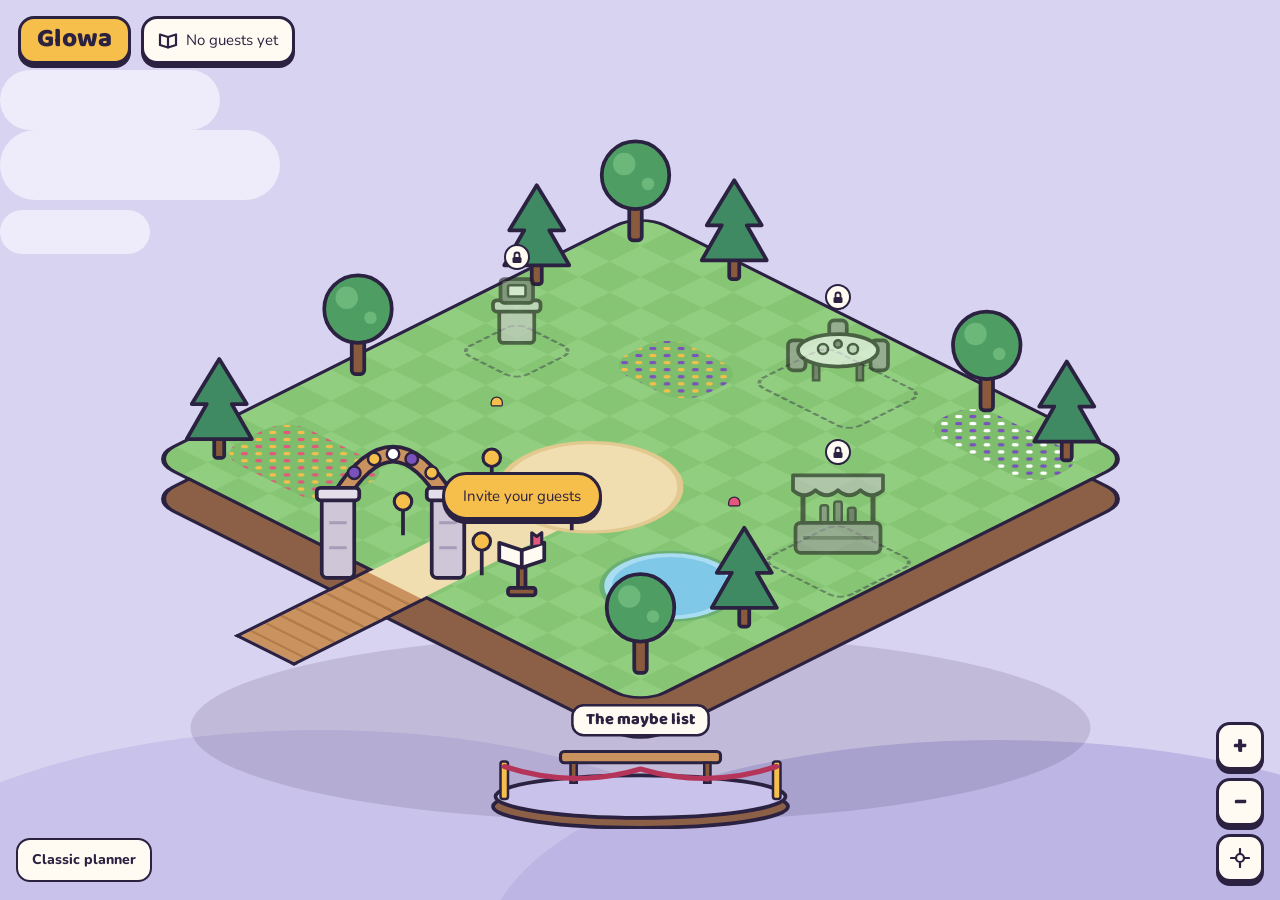
==== commit 76849e82: "Guest list: bench (the maybe list) and back in one tap each, delete with spin and whoosh, undo for 8" ====
--- a/index.html
+++ b/index.html
@@ -35,6 +35,19 @@
         </div>
         <div aria-hidden="true" class="fly" style="left: 330px; top: 250px"></div>
         <div aria-hidden="true" class="fly" style="left: 520px; top: 330px; animation-delay: -4s; background: #E4577A"></div>
+        <div class="bench-island" aria-hidden="true">
+          <svg width="240" height="84" viewBox="0 0 240 84">
+            <ellipse cx="120" cy="66" rx="118" ry="17" fill="#8C6047" stroke="#2B2140" stroke-width="3"></ellipse>
+            <ellipse cx="120" cy="58" rx="116" ry="17" fill="#C9C2EA" stroke="#2B2140" stroke-width="3"></ellipse>
+            <rect x="56" y="22" width="128" height="9" rx="3" fill="#C9925E" stroke="#2B2140" stroke-width="2.5"></rect>
+            <rect x="64" y="31" width="5" height="16" fill="#8A5A3C" stroke="#2B2140" stroke-width="2"></rect>
+            <rect x="171" y="31" width="5" height="16" fill="#8A5A3C" stroke="#2B2140" stroke-width="2"></rect>
+            <rect x="8" y="30" width="6" height="30" rx="2" fill="#F6BE4A" stroke="#2B2140" stroke-width="2"></rect>
+            <rect x="226" y="30" width="6" height="30" rx="2" fill="#F6BE4A" stroke="#2B2140" stroke-width="2"></rect>
+            <path d="M11 34 Q66 52 120 36 Q174 52 229 34" fill="none" stroke="#B5345A" stroke-width="4" stroke-linecap="round"></path>
+          </svg>
+          <span class="bench-sign">The maybe list</span>
+        </div>
         <div id="things"></div>
         <div id="crowd"></div>
       </div>
@@ -49,8 +62,27 @@
           <span id="count-label">No guests yet</span>
         </button>
       </div>
+      <div id="mood" class="mood" hidden>
+        <svg width="26" height="24" viewBox="0 0 26 24" aria-hidden="true"><path d="M13 22 C4 15 2 11 2 7.5 A5.5 5.5 0 0 1 13 6 A5.5 5.5 0 0 1 24 7.5 C24 11 22 15 13 22 Z" fill="#E4577A" stroke="#2B2140" stroke-width="2.5" stroke-linejoin="round"></path></svg>
+        <div class="mood-body">
+          <div class="mood-top"><span class="mood-title">Guest mood</span><span id="mood-label" class="mood-label"></span></div>
+          <div id="mood-bar" class="mood-bar" role="img"><div id="mood-fill"></div></div>
+          <span id="mood-cause" class="mood-cause"></span>
+        </div>
+        <div class="mood-buttons">
+          <button type="button" id="mood-pause" class="icon-btn" aria-label="Pause the party" aria-pressed="false"></button>
+          <button type="button" id="mood-snacks" class="snacks">Serve snacks</button>
+        </div>
+      </div>
       <div id="bench-box" class="hud-box" role="status" hidden></div>
     </header>
+
+    <div id="arrival" class="banner" hidden>
+      <div class="banner-pill">
+        <span id="arrival-text" role="status" aria-live="polite"></span>
+        <button type="button" id="arrival-skip">Skip</button>
+      </div>
+    </div>
 
     <nav class="cam-tools" aria-label="View">
       <button type="button" id="zoom-in" aria-label="Zoom in">+</button>
@@ -63,7 +95,8 @@
 
     <div id="toast" class="toast" role="status" hidden>
       <div class="toast-text"><span id="toast-title" class="toast-title"></span><span id="toast-body" class="toast-body"></span></div>
-      <button type="button" class="soon" disabled>Quest coming later</button>
+      <button type="button" id="toast-soon" class="soon" disabled>Quest coming later</button>
+      <button type="button" id="toast-action" class="toast-action" hidden></button>
       <button type="button" id="toast-close" class="icon-btn plain" aria-label="Dismiss">
         <svg width="16" height="16" viewBox="0 0 16 16" fill="none" stroke="#2B2140" stroke-width="2.5" stroke-linecap="round" aria-hidden="true"><path d="M3 3 L13 13 M13 3 L3 13"></path></svg>
       </button>
@@ -73,33 +106,20 @@
       <div class="panel-head">
         <div class="panel-titles">
           <h2 id="guestbook-title" tabindex="-1">The Guestbook</h2>
-          <span class="sub">Bring your real list. Everyone on it walks in.</span>
+          <span class="sub" id="guestbook-sub">Bring your real list. Everyone on it walks in.</span>
         </div>
         <button type="button" id="guestbook-close" class="icon-btn" aria-label="Close">
           <svg width="16" height="16" viewBox="0 0 16 16" fill="none" stroke="#2B2140" stroke-width="2.5" stroke-linecap="round" aria-hidden="true"><path d="M3 3 L13 13 M13 3 L3 13"></path></svg>
         </button>
       </div>
-      <div class="note" role="status">This is the new entrance, still being built. Importing a list, the sample list and adding by hand switch on in the next step. Nothing is uploaded or saved from here yet.</div>
-      <label class="drop is-off">
-        <svg width="28" height="28" viewBox="0 0 28 28" fill="none" stroke="#2B2140" stroke-width="2.5" stroke-linecap="round" stroke-linejoin="round" aria-hidden="true"><path d="M14 19 V5 M8 11 L14 5 L20 11 M4 20 V23 H24 V20"></path></svg>
-        <span class="drop-title">Drop a CSV or Excel file</span>
-        <span class="sub">Any column names. You match them next.</span>
-        <input type="file" accept=".csv,.xlsx,.xls" disabled>
-      </label>
-      <button type="button" class="wide" disabled>Use the sample list (120 guests)</button>
-      <div class="by-hand">
-        <label for="glowa-add">Or add a guest by hand</label>
-        <div class="by-hand-row">
-          <input id="glowa-add" type="text" placeholder="Full name" disabled>
-          <button type="button" disabled>Add</button>
-        </div>
-        <span class="sub">They walk in with everyone else.</span>
-      </div>
-      <button type="button" class="go" disabled>Open the gates</button>
+      <div id="guestbook-body" class="panel-body"></div>
     </section>
   </main>
 
   <script src="world-core.js"></script>
+  <script src="guests-core.js"></script>
+  <script src="xlsx-lite.js"></script>
   <script src="world.js"></script>
+  <script src="guestbook.js"></script>
 </body>
 </html>
--- a/world.css
+++ b/world.css
@@ -81,7 +81,7 @@
 .classic-link { position: absolute; left: 16px; bottom: calc(18px + env(safe-area-inset-bottom)); z-index: 6000; min-height: 44px; padding: 0 14px; display: flex; align-items: center;
   background: #FFFBF2; border: 2.5px solid #2B2140; border-radius: 14px; font-weight: 800; font-size: 14px; color: #2B2140; text-decoration: none; }
 
-.toast { position: absolute; left: 50%; z-index: 6500; display: flex; align-items: center; gap: 12px; padding: 12px 12px 12px 16px; background: #FFFBF2; border: 3px solid #2B2140; border-radius: 18px; box-shadow: 0 5px 0 #2B2140; cursor: default; }
+.toast { position: absolute; left: 50%; z-index: 7500; display: flex; align-items: center; gap: 12px; padding: 12px 12px 12px 16px; background: #FFFBF2; border: 3px solid #2B2140; border-radius: 18px; box-shadow: 0 5px 0 #2B2140; cursor: default; }
 .dk .toast { bottom: 28px; width: 460px; margin-left: -230px; }
 .mb .toast { bottom: calc(76px + env(safe-area-inset-bottom)); width: min(358px, calc(100% - 24px)); transform: translateX(-50%); }
 .toast-text { display: flex; flex-direction: column; gap: 2px; flex-grow: 1; }
@@ -128,3 +128,130 @@
   .sway .bob, .walk .bob, .tree svg, .cloud, .fly, .prompt, .lamp { animation: none; }
   #cam { transition: none; }
 }
+
+/* ---- Guestbook screens (import, match columns, guest list, edit) ---- */
+.panel-body { display: flex; flex-direction: column; gap: 16px; }
+.panel-body .stack { display: flex; flex-direction: column; gap: 6px; }
+.panel-body label.lbl, .panel-body .lbl { font-weight: 800; font-size: 14px; }
+.panel-body .big { font-weight: 800; font-size: 15px; }
+.panel-body input[type="text"], .panel-body input[type="search"], .panel-body select { height: 46px; padding: 0 12px; background: #FFFFFF; border: 2.5px solid #2B2140; border-radius: 12px; font-weight: 700; min-width: 0; width: 100%; }
+.panel-body .inline { display: flex; gap: 8px; }
+.panel-body .inline input { flex-grow: 1; }
+.panel-body .btn { min-height: 46px; padding: 0 16px; background: #FFFFFF; border: 2.5px solid #2B2140; border-radius: 12px; font-weight: 800; flex-shrink: 0; }
+.panel-body .btn.wide { min-height: 48px; border-width: 3px; border-radius: 14px; font-size: 15px; width: 100%; }
+.panel-body .btn.link { border: 0; background: none; text-decoration: underline; min-height: 44px; padding: 0 12px; font-size: 13px; }
+.panel-body .btn.primary { background: #7A52BC; color: #FFFFFF; border-width: 3px; border-radius: 14px; font-size: 15px; display: flex; align-items: center; justify-content: center; gap: 8px; flex-grow: 1; text-decoration: none; }
+.panel-body .btn.danger { border-style: dashed; }
+.panel-body .drop.over { background: #F3ECDD; }
+.panel-body .drop input { cursor: pointer; }
+.file-line { display: flex; align-items: center; justify-content: space-between; gap: 10px; padding: 8px 8px 8px 12px; background: #FFFFFF; border: 2.5px solid #2B2140; border-radius: 12px; }
+.file-line span { font-weight: 800; font-size: 14px; overflow-wrap: anywhere; }
+.map-grid { display: grid; grid-template-columns: 110px minmax(0, 1fr); gap: 8px; align-items: center; }
+.map-grid label { font-weight: 700; font-size: 14px; }
+.map-grid select { height: 44px; }
+.preview-row { display: flex; justify-content: space-between; gap: 10px; padding: 7px 0; border-bottom: 1px solid #E6DFD0; font-size: 14px; }
+.preview-row b { font-weight: 800; overflow-wrap: anywhere; }
+.preview-row span { font-weight: 700; color: #5E5475; text-align: right; overflow-wrap: anywhere; }
+.dup-box { display: flex; flex-direction: column; gap: 8px; padding: 12px; background: #F3ECDD; border-radius: 14px; }
+.dup-box .lbl { overflow-wrap: anywhere; }
+.root .chip { min-height: 44px; padding: 0 14px; border-radius: 22px; border: 2px solid #2B2140; background: #FFFFFF; font-weight: 700; font-size: 14px; }
+.root .chip.on { background: #2B2140; color: #FFFBF2; }
+.center-sub { font-size: 13px; font-weight: 700; color: #5E5475; text-align: center; }
+.rows { display: flex; flex-direction: column; }
+.root .row { display: flex; align-items: center; gap: 12px; width: 100%; min-height: 52px; padding: 6px 10px; border: 0; border-bottom: 1px solid #E6DFD0; background: none; text-align: left; }
+.root .row:hover { background: #F3ECDD; }
+.row .dot { width: 30px; height: 30px; flex-shrink: 0; border-radius: 50%; border: 2.5px solid #2B2140; }
+.row .who { display: flex; flex-direction: column; flex-grow: 1; min-width: 0; }
+.row .who b { font-weight: 800; font-size: 15px; overflow-wrap: anywhere; }
+.row .who span { font-size: 13px; font-weight: 700; color: #5E5475; overflow-wrap: anywhere; }
+.row .code { font-size: 12px; font-weight: 800; color: #5E5475; flex-shrink: 0; }
+.id-line { font-size: 12px; font-weight: 700; color: #5E5475; overflow-wrap: anywhere; user-select: all; -webkit-user-select: all; }
+.toast-action { min-height: 46px; padding: 0 14px; white-space: nowrap; background: #7A52BC; color: #FFFFFF !important; border: 3px solid #2B2140; border-radius: 14px; font-weight: 800; font-size: 14px; }
+
+/* ---- arrivals ---- */
+.banner { position: absolute; left: 0; right: 0; z-index: 6000; display: flex; justify-content: center; pointer-events: none; }
+.dk .banner { top: 92px; }
+.mb .banner { top: calc(84px + env(safe-area-inset-top)); }
+.banner-pill { display: flex; align-items: center; gap: 6px; padding: 4px 4px 4px 18px; background: #2B2140; color: #FFFBF2; border-radius: 26px; pointer-events: auto; cursor: default;
+  font-family: 'Baloo 2', 'Nunito', sans-serif; font-weight: 800; font-size: 17px; }
+.banner-pill button { min-height: 44px; padding: 0 16px; background: #FFFBF2; color: #2B2140; border: 0; border-radius: 22px; font-family: 'Nunito', system-ui, sans-serif; font-weight: 800; font-size: 14px; }
+.banner-pill.done { padding: 12px 18px; }
+.g { transition: opacity .4s linear; }
+.g.out { opacity: 0; }
+
+/* ---- M4: tapping and finding a guest ---- */
+button.g { cursor: pointer; }
+/* A tap area of at least 44px around each guest, however far the view is zoomed out. */
+button.g::after { content: ""; position: absolute; left: 50%; top: 50%; width: max(100%, calc(44px / var(--s, 1))); height: max(100%, calc(44px / var(--s, 1))); transform: translate(-50%, -50%); }
+.ring { position: absolute; left: 0; top: 32px; width: 36px; height: 15px; border-radius: 50%; border: 3px solid #F6BE4A; background: rgba(246,190,74,.35); display: none; }
+.g.sel .ring { display: block; }
+.g.sel { z-index: 3999 !important; }
+.g:focus-visible { outline: none; }
+.g:focus-visible .ring { display: block; border-color: #7A52BC; }
+.name-tag { position: absolute; z-index: 4600; transform: translate(-50%, -100%); padding: 3px 10px; white-space: nowrap; max-width: 240px; overflow: hidden; text-overflow: ellipsis;
+  background: #2B2140; color: #FFFBF2; border-radius: 12px; font-weight: 800; font-size: 13px; pointer-events: none; }
+.sw-row { display: flex; flex-wrap: wrap; gap: 10px; }
+.root .sw { width: 44px; height: 44px; border-radius: 50%; border: 2px solid #2B2140; padding: 0; }
+.root .sw.on { box-shadow: 0 0 0 3px #FFFBF2, 0 0 0 6px #2B2140; }
+.chip-row { display: flex; flex-wrap: wrap; gap: 8px; }
+.card-head { display: flex; align-items: center; gap: 12px; }
+.card-head .portrait { position: relative; width: 54px; height: 62px; flex-shrink: 0; background: #F3ECDD; border: 2.5px solid #2B2140; border-radius: 14px; overflow: hidden; }
+.card-head .portrait .g { position: absolute; left: 27px; top: 54px; margin: -44px 0 0 -18px; pointer-events: none; }
+.card-head .portrait .gin { transform: none !important; }
+.card-head .who { display: flex; flex-direction: column; min-width: 0; }
+.card-head .who b { font-family: 'Baloo 2', 'Nunito', sans-serif; font-weight: 800; font-size: 20px; line-height: 1.15; overflow-wrap: anywhere; }
+.panel-body .row-btn { display: flex; align-items: center; justify-content: space-between; gap: 10px; text-align: left; height: auto; min-height: 48px; padding: 8px 14px; }
+.panel-body .row-btn span { font-weight: 700; color: #5E5475; font-size: 13px; }
+
+/* ---- M5: mood, pause, snacks and speech bubbles ---- */
+.mood { display: flex; align-items: center; gap: 12px; padding: 8px 8px 8px 14px; background: #FFFBF2; border: 3px solid #2B2140; border-radius: 16px; box-shadow: 0 4px 0 #2B2140; pointer-events: auto; cursor: default; }
+.mood > svg { flex-shrink: 0; }
+.mood-body { display: flex; flex-direction: column; gap: 4px; width: 216px; min-width: 0; }
+.mb .mood { width: 100%; }
+.mb .mood-body { width: auto; flex: 1; }
+.mood-top { display: flex; justify-content: space-between; align-items: baseline; gap: 8px; }
+.mood-title { font-weight: 800; font-size: 14px; }
+.mood-label { font-weight: 700; font-size: 13px; color: #5E5475; }
+.mood-bar { height: 12px; border-radius: 8px; background: #E6DFD0; border: 2px solid #2B2140; overflow: hidden; }
+#mood-fill { height: 100%; width: 100%; background: #F6BE4A; transition: width .4s linear; }
+.mood-cause { font-size: 12px; font-weight: 700; color: #5E5475; }
+.mood-buttons { display: flex; flex-direction: column; gap: 6px; align-items: stretch; flex-shrink: 0; }
+.dk .mood-buttons { flex-direction: row; align-items: center; }
+.mood .icon-btn { width: 46px; height: 46px; align-self: flex-end; }
+.mood .snacks { min-height: 46px; padding: 0 14px; background: #7A52BC; color: #FFFFFF; border: 3px solid #2B2140; border-radius: 14px; font-weight: 800; font-size: 14px; white-space: nowrap; }
+/* On a phone the arrival count sits below the mood box when both are showing. */
+.mb.has-mood .banner { top: calc(206px + env(safe-area-inset-top)); }
+.bub { position: absolute; z-index: 5000; transform: translate(-50%, -100%); padding: 6px 12px; white-space: nowrap; background: #FFFBF2; border: 3px solid #2B2140; border-radius: 16px;
+  font-family: 'Baloo 2', 'Nunito', sans-serif; font-weight: 800; font-size: 15px; pointer-events: none; animation: pop .22s ease-out both; }
+.bub::after { content: ""; position: absolute; left: 50%; bottom: -8px; width: 12px; height: 12px; margin-left: -6px; background: #FFFBF2; border-right: 3px solid #2B2140; border-bottom: 3px solid #2B2140; transform: rotate(45deg); }
+.mb .bub { font-size: 13px; padding: 5px 10px; border-width: 2.5px; }
+@keyframes pop { from { transform: translate(-50%, -90%) scale(.6); opacity: 0; } to { transform: translate(-50%, -100%) scale(1); opacity: 1; } }
+/* Guests are drawn smaller on a phone as the list grows (set from world.js); the tap area stays 44px. */
+.mb .gin { transform: scale(var(--g, 1.5)); }
+.paused .bob, .paused .walk .bob { animation-play-state: paused; }
+@media (prefers-reduced-motion: reduce) { .bub { animation: none; } #mood-fill { transition: none; } }
+
+/* ---- the bench (the maybe list) ---- */
+.bench-island { position: absolute; left: 330px; top: 512px; width: 240px; height: 84px; z-index: 1; pointer-events: none; }
+.bench-island svg { display: block; }
+.bench-sign { position: absolute; left: 50%; top: -16px; transform: translateX(-50%); padding: 2px 10px; background: #FFFBF2; border: 2.5px solid #2B2140; border-radius: 10px;
+  font-family: 'Baloo 2', 'Nunito', sans-serif; font-weight: 800; font-size: 13px; white-space: nowrap; }
+/* Velvet-rope sashay on the way to the bench; a "Make room!" hop on the way back; spin and whoosh when deleted. */
+.sashay .bob { animation: sashay .5s ease-in-out infinite; }
+.hop .bob { animation: bighop .42s ease-out infinite; }
+.g.whoosh { pointer-events: none; }
+.g.whoosh .gin { animation: whoosh .65s ease-in forwards; }
+.g.fading { opacity: 0 !important; transition: opacity .25s linear !important; }
+@keyframes sashay { 0%, 100% { transform: rotate(-7deg) translateY(0); } 50% { transform: rotate(7deg) translateY(-2px); } }
+@keyframes bighop { 0%, 100% { transform: translateY(0); } 45% { transform: translateY(-11px); } }
+@keyframes whoosh { 0% { transform: rotate(0) scale(1); opacity: 1; } 60% { transform: rotate(540deg) scale(.7) translateY(-8px); opacity: 1; } 100% { transform: rotate(900deg) scale(0) translateY(-40px); opacity: 0; } }
+@media (prefers-reduced-motion: reduce) { .sashay .bob, .hop .bob { animation: none; } .g.whoosh .gin { animation: none; opacity: 0; transition: opacity .25s linear; } }
+/* Guest list: a quick bench or back button on each row, filters, and the last change with its Undo. */
+.row-wrap { display: flex; align-items: center; border-bottom: 1px solid #E6DFD0; }
+.row-wrap .row { border-bottom: 0; flex: 1; min-width: 0; }
+.row-wrap.benched .row .who b::after { content: " · on the bench"; font-weight: 700; color: #5E5475; font-size: 13px; }
+.quick { min-width: 64px; min-height: 44px; padding: 0 10px; margin-right: 4px; background: #FFFFFF; border: 2.5px solid #2B2140; border-radius: 12px; font-weight: 800; font-size: 13px; flex-shrink: 0; }
+.quick.back { background: #F6BE4A; }
+.filters { display: flex; flex-wrap: wrap; gap: 8px; }
+.last-change { display: flex; align-items: center; justify-content: space-between; gap: 10px; padding: 6px 6px 6px 12px; background: #F3ECDD; border-radius: 12px; font-size: 13px; font-weight: 700; }
+.last-change .btn { min-height: 44px; }
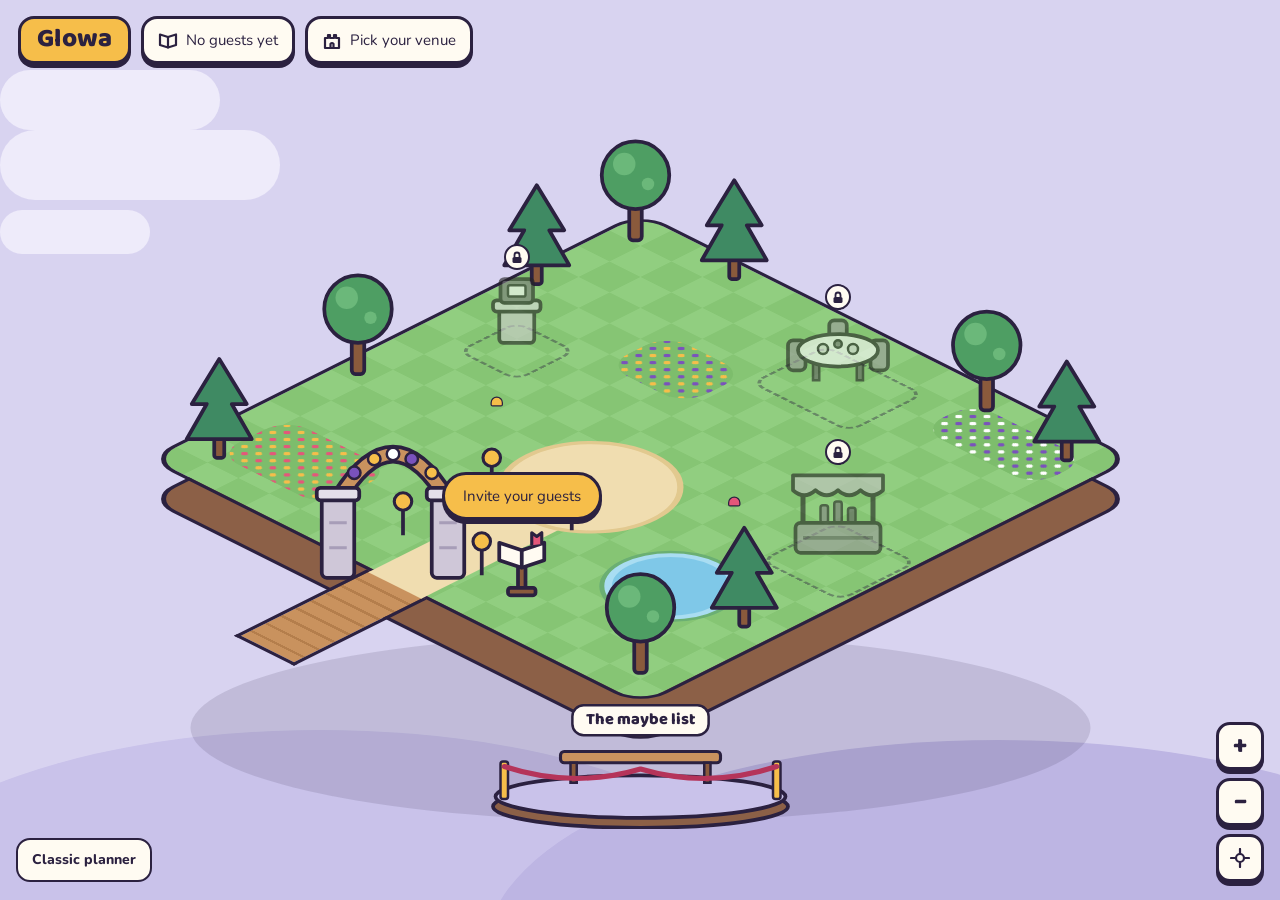
==== commit 19105867: "Venue step: pick beach, winery, castle, forest or desert (the plot changes), a date or a season, fin" ====
--- a/index.html
+++ b/index.html
@@ -48,6 +48,7 @@
           </svg>
           <span class="bench-sign">The maybe list</span>
         </div>
+        <div id="scenery" aria-hidden="true"></div>
         <div id="things"></div>
         <div id="crowd"></div>
       </div>
@@ -60,6 +61,10 @@
         <button type="button" id="count-chip" class="hud-chip">
           <svg width="20" height="20" viewBox="0 0 20 20" fill="none" stroke="#2B2140" stroke-width="2.2" stroke-linecap="round" stroke-linejoin="round" aria-hidden="true"><path d="M2 4.5 L10 7 L18 4.5 V15 L10 17.5 L2 15 Z"></path><path d="M10 7 V17.5"></path></svg>
           <span id="count-label">No guests yet</span>
+        </button>
+        <button type="button" id="venue-chip" class="hud-chip">
+          <svg width="20" height="20" viewBox="0 0 20 20" fill="none" stroke="#2B2140" stroke-width="2.2" stroke-linejoin="round" aria-hidden="true"><path d="M3 18 V8 H6 V5 H8 V8 H12 V5 H14 V8 H17 V18 Z"></path><path d="M8.5 18 V14 Q10 12 11.5 14 V18"></path></svg>
+          <span id="venue-label">Pick your venue</span>
         </button>
       </div>
       <div id="mood" class="mood" hidden>
@@ -102,6 +107,19 @@
       </button>
     </div>
 
+    <section id="venue-panel" class="panel" role="dialog" aria-labelledby="venue-title" hidden>
+      <div class="panel-head">
+        <div class="panel-titles">
+          <h2 id="venue-title" tabindex="-1">Your venue</h2>
+          <span class="sub">Pick the kind of place, then when. Finalise when you've decided.</span>
+        </div>
+        <button type="button" id="venue-close" class="icon-btn" aria-label="Close">
+          <svg width="16" height="16" viewBox="0 0 16 16" fill="none" stroke="#2B2140" stroke-width="2.5" stroke-linecap="round" aria-hidden="true"><path d="M3 3 L13 13 M13 3 L3 13"></path></svg>
+        </button>
+      </div>
+      <div id="venue-body" class="panel-body"></div>
+    </section>
+
     <section id="guestbook" class="panel" role="dialog" aria-labelledby="guestbook-title" hidden>
       <div class="panel-head">
         <div class="panel-titles">
@@ -121,5 +139,8 @@
   <script src="xlsx-lite.js"></script>
   <script src="world.js"></script>
   <script src="guestbook.js"></script>
+  <script src="game.js"></script>
+  <script src="venue-core.js"></script>
+  <script src="venue.js"></script>
 </body>
 </html>
--- a/world.css
+++ b/world.css
@@ -255,3 +255,19 @@
 .filters { display: flex; flex-wrap: wrap; gap: 8px; }
 .last-change { display: flex; align-items: center; justify-content: space-between; gap: 10px; padding: 6px 6px 6px 12px; background: #F3ECDD; border-radius: 12px; font-size: 13px; font-weight: 700; }
 .last-change .btn { min-height: 44px; }
+
+/* ---- venue: the plot changes with the venue type ---- */
+#scenery { position: absolute; left: 0; top: 0; z-index: 2; pointer-events: none; }
+#scenery svg { position: absolute; left: 335px; top: 6px; overflow: visible; }
+#scenery .scene-castle { left: 335px; top: -10px; }
+.root[data-venue="castle"] .plot-grass .path, .root[data-venue="castle"] .plot-grass .plaza { background: #D9D3E3; border-color: #B9B0C8; }
+.root[data-venue="beach"] .plot-grass, .root[data-venue="desert"] .plot-grass { background: repeating-conic-gradient(#F0DDB0 0 25%, #F5E6C2 0 50%) 0 0/70px 70px; }
+.root[data-venue="desert"] .plot-grass .pond { background: #9AD7EA; }
+.root[data-venue="forest"] .plot-grass { background: repeating-conic-gradient(#5FA866 0 25%, #6CB373 0 50%) 0 0/70px 70px; }
+.root[data-venue="winery"] .plot-grass { background: repeating-conic-gradient(#8DC277 0 25%, #98CB82 0 50%) 0 0/70px 70px; }
+.hud-left { flex-wrap: wrap; }
+.venue-card { display: flex; flex-direction: column; gap: 2px; padding: 12px 14px; background: #FFFFFF; border: 2.5px solid #2B2140; border-radius: 14px; }
+.venue-card b { font-family: 'Baloo 2', 'Nunito', sans-serif; font-weight: 800; font-size: 20px; }
+.panel-body input[type="date"] { height: 46px; padding: 0 12px; background: #FFFFFF; border: 2.5px solid #2B2140; border-radius: 12px; font-weight: 700; width: 100%; }
+.panel-body select:disabled, .panel-body input:disabled, .root .chip:disabled { opacity: .55; }
+.sr { position: absolute; width: 1px; height: 1px; overflow: hidden; clip: rect(0 0 0 0); white-space: nowrap; }
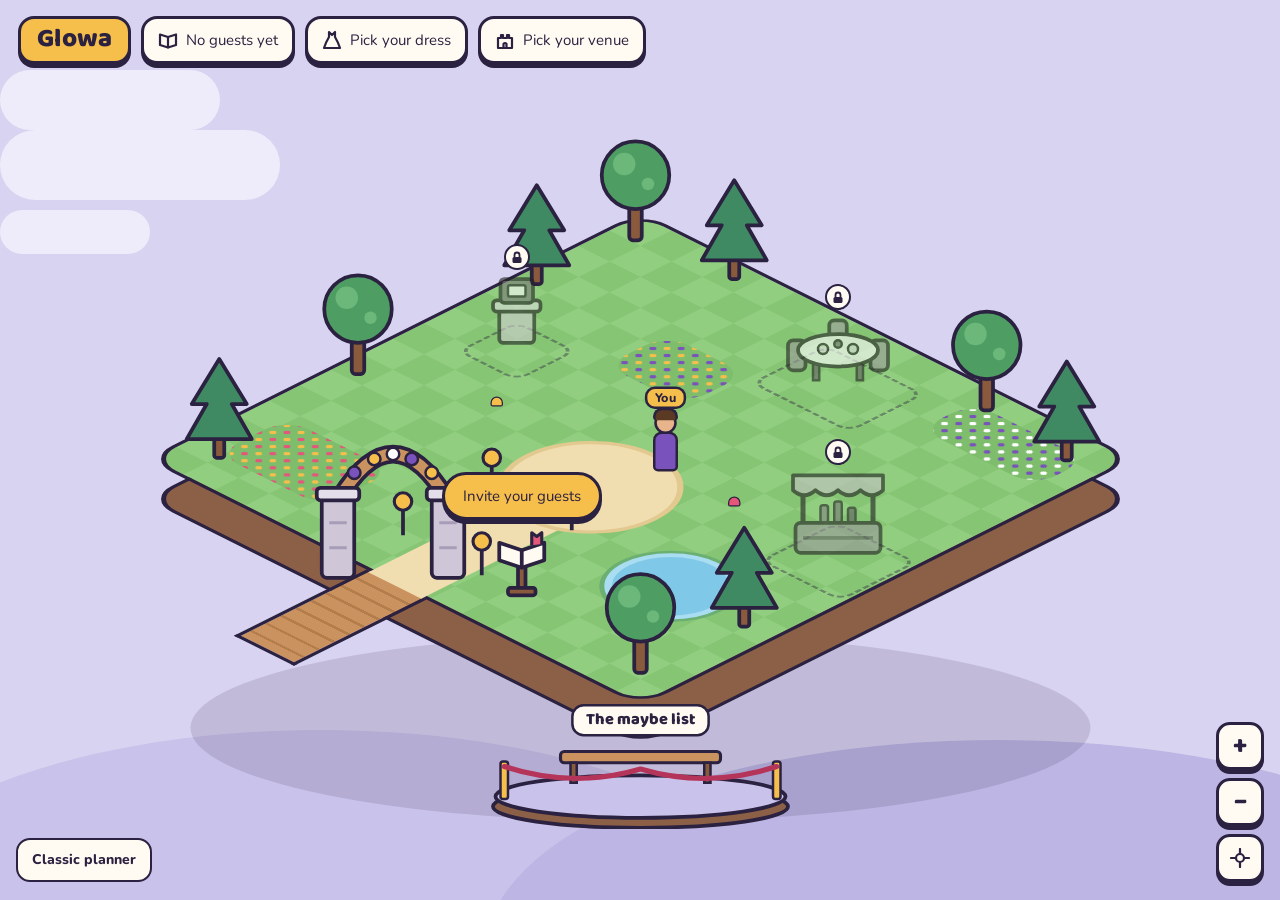
==== commit 0ccad6ea: "Dress picker: five styles worn by you on the plot with a fitting twirl (instant with Reduce Motion)," ====
--- a/index.html
+++ b/index.html
@@ -50,6 +50,10 @@
         </div>
         <div id="scenery" aria-hidden="true"></div>
         <div id="things"></div>
+        <button type="button" id="you" class="obj you" aria-label="You. Choose your dress" style="left: 470px; top: 312px; z-index: 312; width: 40px; height: 56px">
+          <span class="you-in"><span class="you-veil"></span><span class="you-dress"></span><span class="you-head"></span><span class="you-hair"></span><span class="you-sparkle"></span></span>
+          <span class="you-tag">You</span>
+        </button>
         <div id="crowd"></div>
       </div>
       <div id="marks"></div>
@@ -61,6 +65,10 @@
         <button type="button" id="count-chip" class="hud-chip">
           <svg width="20" height="20" viewBox="0 0 20 20" fill="none" stroke="#2B2140" stroke-width="2.2" stroke-linecap="round" stroke-linejoin="round" aria-hidden="true"><path d="M2 4.5 L10 7 L18 4.5 V15 L10 17.5 L2 15 Z"></path><path d="M10 7 V17.5"></path></svg>
           <span id="count-label">No guests yet</span>
+        </button>
+        <button type="button" id="dress-chip" class="hud-chip">
+          <svg width="20" height="20" viewBox="0 0 20 20" fill="none" stroke="#2B2140" stroke-width="2.2" stroke-linejoin="round" aria-hidden="true"><path d="M7 2 L10 5 L13 2 L13 7 Q16 12 18 18 H2 Q4 12 7 7 Z"></path></svg>
+          <span id="dress-label">Pick your dress</span>
         </button>
         <button type="button" id="venue-chip" class="hud-chip">
           <svg width="20" height="20" viewBox="0 0 20 20" fill="none" stroke="#2B2140" stroke-width="2.2" stroke-linejoin="round" aria-hidden="true"><path d="M3 18 V8 H6 V5 H8 V8 H12 V5 H14 V8 H17 V18 Z"></path><path d="M8.5 18 V14 Q10 12 11.5 14 V18"></path></svg>
@@ -107,6 +115,19 @@
       </button>
     </div>
 
+    <section id="dress-panel" class="panel" role="dialog" aria-labelledby="dress-title" hidden>
+      <div class="panel-head">
+        <div class="panel-titles">
+          <h2 id="dress-title" tabindex="-1">Your dress</h2>
+          <span class="sub">Pick a style and you'll be wearing it on the plot.</span>
+        </div>
+        <button type="button" id="dress-close" class="icon-btn" aria-label="Close">
+          <svg width="16" height="16" viewBox="0 0 16 16" fill="none" stroke="#2B2140" stroke-width="2.5" stroke-linecap="round" aria-hidden="true"><path d="M3 3 L13 13 M13 3 L3 13"></path></svg>
+        </button>
+      </div>
+      <div id="dress-body" class="panel-body"></div>
+    </section>
+
     <section id="venue-panel" class="panel" role="dialog" aria-labelledby="venue-title" hidden>
       <div class="panel-head">
         <div class="panel-titles">
@@ -142,5 +163,7 @@
   <script src="game.js"></script>
   <script src="venue-core.js"></script>
   <script src="venue.js"></script>
+  <script src="dress-core.js"></script>
+  <script src="dress.js"></script>
 </body>
 </html>
--- a/world.css
+++ b/world.css
@@ -271,3 +271,82 @@
 .panel-body input[type="date"] { height: 46px; padding: 0 12px; background: #FFFFFF; border: 2.5px solid #2B2140; border-radius: 12px; font-weight: 700; width: 100%; }
 .panel-body select:disabled, .panel-body input:disabled, .root .chip:disabled { opacity: .55; }
 .sr { position: absolute; width: 1px; height: 1px; overflow: hidden; clip: rect(0 0 0 0); white-space: nowrap; }
+
+/* ---- venue type cards: one row of five on a laptop; two per row on a phone, Desert full width ---- */
+.dk #venue-panel { width: 600px; }
+.type-cards { display: grid; grid-template-columns: repeat(5, minmax(0, 1fr)); gap: 8px; }
+.mb .type-cards { grid-template-columns: repeat(2, minmax(0, 1fr)); }
+.mb .type-cards .type-desert { grid-column: 1 / -1; }
+.root .type-card { display: flex; flex-direction: column; align-items: center; justify-content: flex-start; gap: 4px; min-height: 112px; padding: 10px 6px; text-align: center;
+  background: #FFFFFF; border: 2.5px solid #2B2140; border-radius: 16px; box-shadow: 0 3px 0 #2B2140; }
+.root .type-card b { font-family: 'Baloo 2', 'Nunito', sans-serif; font-weight: 800; font-size: 16px; line-height: 1.1; }
+.root .type-card .type-line { font-size: 12px; font-weight: 700; color: #5E5475; line-height: 1.25; }
+.root .type-card .type-icon { line-height: 0; }
+.root .type-card.on { background: #FFF3D6; border-width: 3px; box-shadow: 0 0 0 3px #F6BE4A, 0 3px 0 #2B2140; }
+.root .type-card:disabled { opacity: .55; cursor: default; }
+.mb .type-cards .type-desert { flex-direction: row; justify-content: center; min-height: 64px; gap: 10px; }
+
+.quick.remove { min-width: 76px; border-style: dashed; }
+.mb .row-wrap .code { display: none; }
+
+/* ---- sending love from afar: hop onto a cloud, the cloud floats up ---- */
+.g.cloudoff { pointer-events: none; }
+.g.cloudoff .gin { animation: cloudup 1.7s ease-in forwards; }
+.g.cloudoff .gin::after { content: ""; position: absolute; left: -6px; top: 34px; width: 48px; height: 16px; border-radius: 12px; background: #FFFFFF; border: 2.5px solid #2B2140;
+  box-shadow: 10px -6px 0 -2px #FFFFFF, 10px -6px 0 0 #2B2140; animation: cloudin .3s ease-out both; }
+@keyframes cloudup { 0% { transform: translateY(0); opacity: 1; } 18% { transform: translateY(-10px); } 30% { transform: translateY(-4px); } 100% { transform: translateY(-120px); opacity: 0; } }
+@keyframes cloudin { from { transform: scale(.3); opacity: 0; } to { transform: scale(1); opacity: 1; } }
+.g.fadein { animation: fadein .3s linear; }
+@keyframes fadein { from { opacity: 0; } to { opacity: 1; } }
+/* ---- guest list: RSVP, plus-one switch, the "No" section ---- */
+.row-wrap { flex-wrap: wrap; padding-bottom: 6px; }
+.row-wrap .row { flex: 1 1 100%; }
+.row-ctrls { display: flex; flex-wrap: wrap; gap: 6px; align-items: center; padding-left: 52px; width: 100%; }
+.mb .row-ctrls { padding-left: 10px; }
+.row-ctrls select { height: 44px; padding: 0 8px; background: #FFFFFF; border: 2.5px solid #2B2140; border-radius: 12px; font-weight: 800; font-size: 13px; width: auto; }
+.row-ctrls .quick { margin-right: 0; }
+.switch { min-height: 44px; padding: 0 12px; display: inline-flex; align-items: center; gap: 6px; background: #FFFFFF; border: 2.5px solid #2B2140; border-radius: 22px; font-weight: 800; font-size: 13px; }
+.switch .knob { width: 28px; height: 16px; border-radius: 9px; background: #E6DFD0; border: 2px solid #2B2140; position: relative; }
+.switch .knob::after { content: ""; position: absolute; top: 1px; left: 1px; width: 10px; height: 10px; border-radius: 50%; background: #2B2140; transition: left .15s; }
+.switch[aria-checked="true"] .knob { background: #8FD3C8; }
+.switch[aria-checked="true"] .knob::after { left: 13px; }
+.slot { display: flex; gap: 8px; align-items: center; padding: 4px 0 4px 52px; width: 100%; }
+.mb .slot { padding-left: 10px; }
+.slot label { font-weight: 800; font-size: 13px; white-space: nowrap; }
+.slot input { height: 44px !important; flex: 1; }
+.rsvp-counts { font-size: 13px; font-weight: 800; color: #2B2140; }
+.afar { display: flex; flex-direction: column; gap: 6px; padding: 12px; margin-top: 8px; background: #EEEBFA; border: 2.5px solid #2B2140; border-radius: 16px; }
+.afar h3 { margin: 0; font-family: 'Baloo 2', 'Nunito', sans-serif; font-weight: 800; font-size: 18px; }
+.afar-row { display: flex; align-items: center; gap: 10px; min-height: 52px; }
+.afar-row .cloudlet { width: 30px; height: 22px; flex-shrink: 0; border-radius: 12px; background: #FFFFFF; border: 2.5px solid #2B2140; position: relative; }
+.afar-row .cloudlet::after { content: "\2665"; position: absolute; right: -6px; top: -10px; color: #E4577A; font-size: 13px; }
+.afar-row b { flex: 1; min-width: 0; overflow-wrap: anywhere; }
+.afar-row .quick { background: #F6BE4A; }
+
+/* ---- you, on the plot, and the dress styles ---- */
+.you { pointer-events: auto; }
+.you-in { position: absolute; left: 0; top: 0; width: 40px; height: 56px; transform-origin: 50% 100%; }
+.you-head { position: absolute; left: 11px; top: 6px; width: 18px; height: 18px; border-radius: 50%; background: #E8B48C; border: 2px solid #2B2140; }
+.you-hair { position: absolute; left: 10px; top: 3px; width: 20px; height: 10px; border-radius: 10px 10px 4px 4px; background: #5A3A22; border: 2px solid #2B2140; border-bottom: 0; }
+.you-veil { display: none; position: absolute; left: 6px; top: 4px; width: 28px; height: 30px; border-radius: 12px 12px 4px 4px; background: rgba(255,255,255,.7); border: 1.5px solid #CFC7D8; }
+.you-dress { position: absolute; left: 10px; top: 22px; width: 20px; height: 32px; background: #7A52BC; border: 2px solid #2B2140; border-radius: 7px 7px 4px 4px; }
+.you-tag { position: absolute; left: 50%; top: -14px; transform: translateX(-50%); padding: 0 6px; background: #F6BE4A; border: 2px solid #2B2140; border-radius: 8px; font-weight: 800; font-size: 10px; line-height: 14px; white-space: nowrap; }
+.you-sparkle { display: none; }
+.you[class*="dress-"] .you-veil { display: block; }
+.you[class*="dress-"] .you-dress, .mini-you[class*="dress-"] .md { background: #FFFBF2; }
+.dress-aline .you-dress, .mini-you.dress-aline .md { clip-path: polygon(30% 0, 70% 0, 100% 100%, 0 100%); left: 6px; width: 28px; border-radius: 0; }
+.dress-ballgown .you-dress, .mini-you.dress-ballgown .md { clip-path: polygon(35% 0, 65% 0, 68% 30%, 100% 100%, 0 100%, 32% 30%); left: 2px; width: 36px; border-radius: 0; }
+.dress-mermaid .you-dress, .mini-you.dress-mermaid .md { clip-path: polygon(30% 0, 70% 0, 62% 70%, 100% 100%, 0 100%, 38% 70%); left: 6px; width: 28px; border-radius: 0; }
+.dress-sheath .you-dress, .mini-you.dress-sheath .md { left: 12px; width: 16px; border-radius: 6px 6px 2px 2px; }
+.dress-jumpsuit .you-dress, .mini-you.dress-jumpsuit .md { clip-path: polygon(28% 0, 72% 0, 72% 45%, 100% 100%, 56% 100%, 50% 55%, 44% 100%, 0 100%, 28% 45%); left: 6px; width: 28px; border-radius: 0; }
+.you.fitting .you-in { animation: twirl 1.2s ease-in-out; }
+.you.fitting .you-sparkle { display: block; position: absolute; left: -10px; top: -6px; width: 60px; height: 60px; pointer-events: none;
+  background: radial-gradient(#F6BE4A 2px, transparent 3px) 4px 6px/18px 18px, radial-gradient(#FFFFFF 2px, transparent 3px) 12px 2px/22px 22px; animation: sparkle 1.2s ease-out forwards; }
+@keyframes twirl { 0% { transform: rotateY(0) scale(1); } 50% { transform: rotateY(360deg) scale(1.15); } 100% { transform: rotateY(720deg) scale(1); } }
+@keyframes sparkle { from { opacity: 1; transform: scale(.6); } to { opacity: 0; transform: scale(1.3); } }
+@media (prefers-reduced-motion: reduce) { .you.fitting .you-in, .you.fitting .you-sparkle { animation: none; display: none; } .you.fitting .you-in { display: block; } }
+.dk #dress-panel { width: 600px; }
+.mini-you { position: relative; width: 40px; height: 40px; display: block; }
+.mini-you .mh { position: absolute; left: 14px; top: 2px; width: 12px; height: 12px; border-radius: 50%; background: #E8B48C; border: 2px solid #2B2140; }
+.mini-you .md { position: absolute; left: 10px; top: 12px; width: 20px; height: 26px; background: #CFC7D8; border: 2px solid #2B2140; }
+.mb .dress-cards .type-jumpsuit { grid-column: 1 / -1; flex-direction: row; justify-content: center; min-height: 64px; gap: 10px; }
